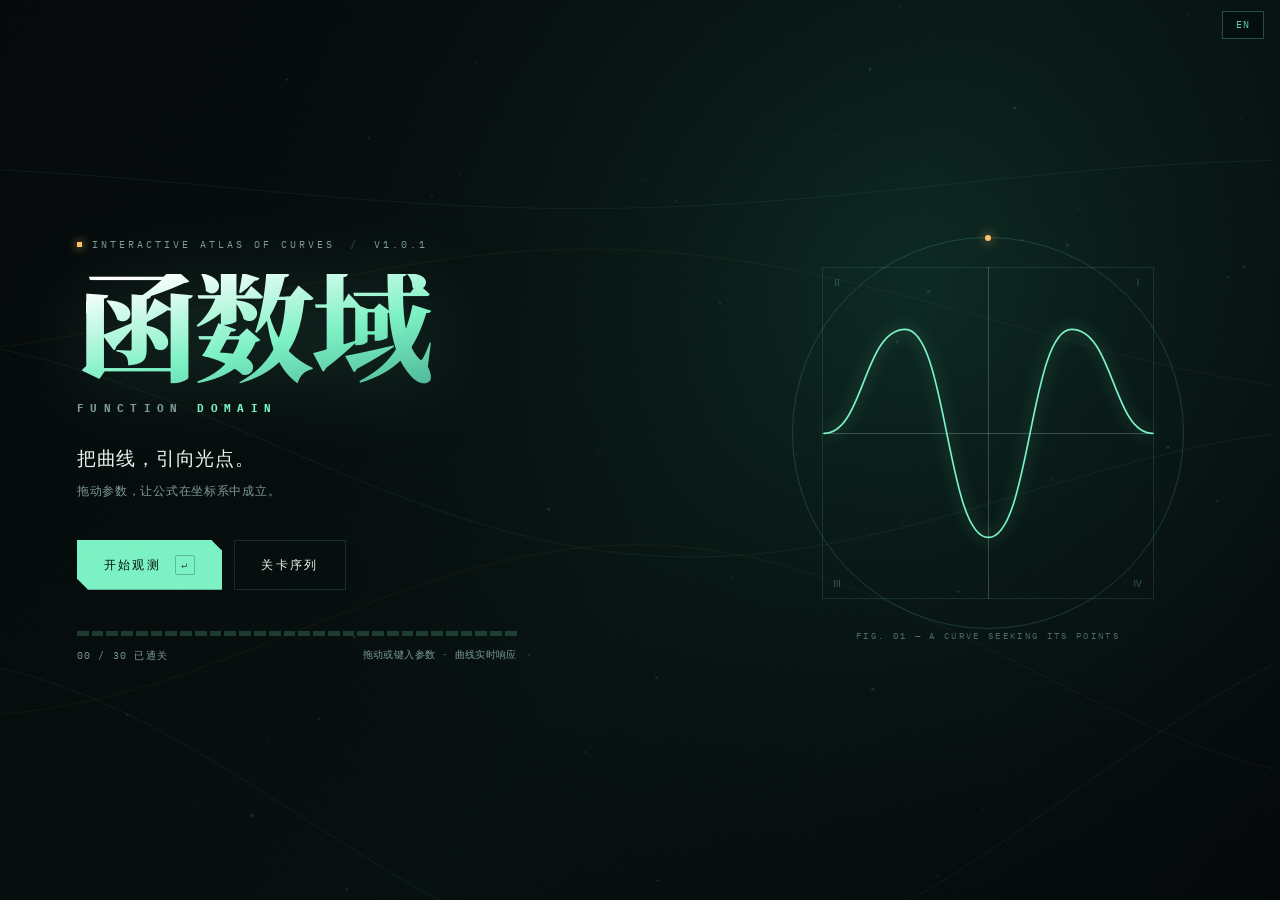
==== index.html @ c1f468fd "release: v1.0.1" ====
<!DOCTYPE html>
<html lang="zh-CN">
<head>
<meta charset="utf-8" />
<meta name="viewport" content="width=device-width, initial-scale=1, viewport-fit=cover" />
<title>函数域 · FUNCTION DOMAIN</title>
<meta name="theme-color" content="#05090a" />
<meta name="description" content="用公式把曲线引向光点的函数图像解谜游戏" />
<link rel="icon" href="data:image/svg+xml,%3Csvg xmlns='http://www.w3.org/2000/svg' viewBox='0 0 32 32'%3E%3Crect width='32' height='32' fill='%2305090a'/%3E%3Cpath d='M3 25 C 9 25 9 7 16 7 S 23 25 29 25' stroke='%237bf1c4' stroke-width='2' fill='none'/%3E%3C/svg%3E" />
<link rel="preconnect" href="https://fonts.googleapis.com" />
<link rel="preconnect" href="https://fonts.gstatic.com" crossorigin />
<link href="https://fonts.googleapis.com/css2?family=Fraunces:opsz,wght@9..144,400;9..144,700;9..144,900&family=IBM+Plex+Mono:wght@400;500;600&family=Noto+Serif+SC:wght@400;600;900&display=swap" rel="stylesheet" />
<link rel="stylesheet" href="style.css" />
</head>
<body>
<canvas id="bg-canvas" aria-hidden="true"></canvas>
<div class="grain" aria-hidden="true"></div>

<!-- ==================== 开始界面 ==================== -->
<section class="screen screen-start is-active" id="screen-start">
  <div class="start-wrap">
    <div class="start-copy">
      <p class="eyebrow"><span class="pip"></span>INTERACTIVE ATLAS OF CURVES <span class="sl">/</span> <span class="mono" data-version>V1.0.1</span></p>
      <h1 class="brand">
        <span class="brand-cn">函数域</span>
        <span class="brand-en">FUNCTION <em>DOMAIN</em></span>
      </h1>
      <p class="tagline"><span data-i18n="start.tagline">把曲线，引向光点。</span><small data-i18n="start.taglineSub">拖动参数，让公式在坐标系中成立。</small></p>
      <div class="start-actions">
        <button class="btn btn-primary" id="btn-start" type="button"><span data-i18n="start.begin">开始观测</span><kbd>↵</kbd></button>
        <button class="btn btn-ghost" id="btn-open-levels" type="button"><span data-i18n="start.levels">关卡序列</span></button>
      </div>
      <div class="start-foot">
        <div class="track" id="start-track"></div>
        <div class="foot-row">
          <span class="mono" id="start-progress">00 / 30 已通关</span>
          <span class="dim note" data-i18n="start.foot2">点击箭头启动增长 · 也可直接键入数值</span>
        </div>
      </div>
    </div>

    <div class="start-deco" aria-hidden="true">
      <div class="axes">
        <span class="ax ax-h"></span>
        <span class="ax ax-v"></span>
        <span class="q q1">Ⅰ</span><span class="q q2">Ⅱ</span>
        <span class="q q3">Ⅲ</span><span class="q q4">Ⅳ</span>
        <svg class="curve" viewBox="0 0 320 320" preserveAspectRatio="none">
          <path class="curve-path" d="M2 160 C 40 160 40 60 80 60 S 120 260 160 260 S 200 60 240 60 S 280 160 318 160" />
        </svg>
        <span class="orbit"><i></i></span>
      </div>
      <p class="deco-cap mono">FIG. 01 — A CURVE SEEKING ITS POINTS</p>
    </div>
  </div>
</section>

<!-- ==================== 关卡选择 ==================== -->
<section class="screen screen-levels" id="screen-levels">
  <div class="levels-wrap">
    <header class="levels-head">
      <button class="btn btn-tiny" id="btn-levels-back" type="button">← <span data-i18n="levels.back">返回</span></button>
      <div class="levels-title">
        <p class="eyebrow">SEQUENCE</p>
        <h2 data-i18n="levels.title">关卡序列</h2>
      </div>
      <p class="mono dim" id="levels-count">00 / 30 CLEARED</p>
    </header>
    <div class="levels-grid" id="levels-grid"></div>
    <p class="levels-note" data-i18n="levels.desc">每一关解锁一种新的函数形态。完成当前关卡，下一关才会开启。</p>
  </div>
</section>

<!-- ==================== 游戏 ==================== -->
<section class="screen screen-game" id="screen-game">
  <div class="stage">
    <header class="stage-head">
      <div class="lv-id">
        <span class="mono dim">LV</span>
        <b id="lv-number">01</b>
      </div>
      <div class="lv-meta">
        <h2 id="lv-name">初次绘制</h2>
        <p id="lv-hint">让直线穿过 A 点。A 控制倾斜，B 控制它与 y 轴的交点。</p>
      </div>
      <div class="stage-stats">
        <div class="stat"><span data-i18n="game.targets">目标</span><b id="stat-target">0 / 1</b></div>
        <div class="stat"><span data-i18n="game.forms">公式</span><b id="stat-form">1 / 1</b></div>
        <button class="chip" id="btn-hint" type="button" data-i18n="game.hint">提示</button>
        <button class="chip" id="btn-pause" type="button" data-i18n="game.pause">暂停</button>
      </div>
    </header>

    <div class="plot-wrap" id="plot-wrap">
      <canvas id="plot-canvas"></canvas>
      <span class="plot-cap tl mono">PLOT / LIVE</span>
      <span class="plot-cap br mono">CARTESIAN FIELD</span>
      <div class="plot-hud hud-left" aria-hidden="true">
        <p class="hud-title mono">MISSION</p>
        <ul class="hud-targets" id="hud-targets"></ul>
        <p class="hud-zone mono" id="hud-zone"></p>
        <p class="hud-foot mono" id="hud-range">VIEW ±10</p>
      </div>
      <div class="plot-hud hud-right" aria-hidden="true">
        <p class="hud-title mono">SPECTRUM</p>
        <ul class="hud-forms" id="hud-forms"></ul>
      </div>
      <div class="hint-pop" id="hint-pop"></div>
      <div class="scan" id="scan"></div>
    </div>
  </div>

  <div class="console">
    <section class="panel panel-forms">
      <header class="panel-head">
        <h3 data-i18n="panel.forms">公式区</h3>
        <div class="head-tools">
          <span class="tag mono" id="form-count">1 / 1</span>
          <button class="mini-btn" id="btn-stop-all" type="button" data-i18n="panel.stopAll">全部停止</button>
        </div>
      </header>
      <div class="form-list" id="form-list"></div>
      <p class="form-tip" data-i18n="form.tip">▲▼ 每秒 ±1 平滑增减，再点暂停；输入框可粘贴整条公式。</p>
    </section>

    <section class="panel">
      <header class="panel-head"><h3 data-i18n="panel.palette">公式选择区</h3><span class="tag mono" id="palette-tag" title="已解锁公式 / 全部公式">ADD</span></header>
      <div class="palette-scroll">
        <div class="palette-group">
          <p class="palette-label" data-i18n="panel.basics">基础运算 · BASICS</p>
          <div class="palette-ops" id="palette-ops"></div>
          <div class="palette-list" id="palette-list-basic"></div>
        </div>
        <div class="palette-group">
          <p class="palette-label" data-i18n="panel.advanced">进阶函数 · ADVANCED</p>
          <div class="palette-list" id="palette-list-advanced"></div>
        </div>
      </div>
      </section>

    <section class="panel">
      <header class="panel-head"><h3 data-i18n="panel.settings">设置区</h3><span class="tag mono">SYS</span></header>
      <div class="settings-body">
        <ul class="target-list" id="target-list"></ul>
        <details class="zone-block" id="zone-block" hidden>
          <summary class="zone-title mono" id="zone-title" data-i18n="zone.title">禁区 / FORBIDDEN</summary>
          <ul class="zone-list" id="zone-list"></ul>
        </details>
        <details class="solutions-block" id="solutions-block" hidden>
          <summary class="solutions-title mono" data-i18n="sol.title">官方解法 / SOLUTIONS</summary>
          <ul class="solution-list" id="solution-list"></ul>
        </details>
        <div class="switches">
          <label class="switch"><input type="checkbox" id="opt-grid" checked /><span class="track"></span><span data-i18n="switch.grid">显示网格</span></label>
          <label class="switch"><input type="checkbox" id="opt-ticks" checked /><span class="track"></span><span data-i18n="switch.ticks">坐标刻度</span></label>
          <label class="switch"><input type="checkbox" id="opt-guides" checked /><span class="track"></span><span data-i18n="switch.guides">参考虚线</span></label>
          <label class="switch"><input type="checkbox" id="opt-target" /><span class="track"></span><span data-i18n="switch.target">目标图像</span></label>
        </div>
        <details class="github-block" id="github-block">
          <summary class="github-title mono" data-i18n="gh.title">GITHUB / 源码</summary>
          <div class="github-body">
            <div class="gh-row">
              <span class="gh-label" data-i18n="gh.account">账号</span>
              <a class="gh-link" href="https://github.com/turefour" target="_blank" rel="noopener noreferrer">@turefour</a>
            </div>
            <div class="gh-row">
              <span class="gh-label" data-i18n="gh.repo">项目</span>
              <a class="gh-link" href="https://github.com/turefour/function-domain" target="_blank" rel="noopener noreferrer">function-domain</a>
            </div>
            <div class="gh-row">
              <span class="gh-label" data-i18n="gh.version">版本</span>
              <span class="gh-value mono" data-version>V1.0.1</span>
            </div>
            <p class="gh-hint" data-i18n="gh.hint">在 GitHub 搜索 turefour/function-domain 即可找到源码与单文件版本。</p>
            <div class="gh-actions">
              <button class="mini-btn" id="btn-open-repo" type="button" data-i18n="gh.open">打开仓库</button>
              <button class="mini-btn" id="btn-copy-repo" type="button" data-i18n="gh.copy">复制地址</button>
            </div>
          </div>
        </details>
        <p class="op-note" data-i18n="op.note">箭头启动匀速增减（每秒 ±1），再点暂停；「停止」键定格；输入框可粘贴整条公式。</p>
        <div class="settings-actions">
          <button class="btn btn-line" id="btn-reset" type="button" data-i18n="btn.reset">重置本关</button>
          <button class="btn btn-line btn-warn" id="btn-home" type="button" data-i18n="btn.home">返回主页 · 选择关卡</button>
        </div>
      </div>
    </section>
  </div>
</section>

<!-- ==================== 通关浮层 ==================== -->
<div class="overlay" id="win-overlay">
  <div class="win-card">
    <p class="eyebrow">CURVE ALIGNED</p>
    <h2 data-i18n="win.title">光点已连接</h2>
    <p class="win-sub" id="win-sub">曲线穿过全部目标。</p>
    <div class="win-stats" id="win-stats"></div>
    <div class="win-actions">
      <button class="btn btn-primary" id="btn-next" type="button" data-i18n="win.next">下一关 →</button>
      <button class="btn btn-ghost" id="btn-replay" type="button" data-i18n="win.replay">重玩</button>
      <button class="btn btn-ghost" id="btn-win-home" type="button" data-i18n="win.home">主页</button>
    </div>
  </div>
</div>

<!-- ==================== 函数教学 ==================== -->
<div class="lesson" id="lesson" hidden>
  <div class="lesson-card">
    <button class="lesson-close-x" id="lesson-close-x" type="button" aria-label="关闭">✕</button>
    <p class="lesson-eyebrow mono" id="lesson-eyebrow">NEW FUNCTION</p>
    <h2 class="lesson-title" id="lesson-title">一次函数</h2>
    <p class="lesson-form mono" id="lesson-form">y = A x + B</p>
    <div class="lesson-canvas-wrap">
      <canvas id="lesson-canvas"></canvas>
    </div>
    <ul class="lesson-points" id="lesson-points"></ul>
    <div class="lesson-actions">
      <button class="btn btn-primary" id="lesson-close" type="button" data-i18n="btn.remember">记住了</button>
    </div>
  </div>
</div>

<button class="lang-switch" id="lang-switch" type="button" aria-label="Switch to English">EN</button>

<div class="toast" id="toast"></div>

<script src="game.js"></script>
</body>
</html>
---- style.css ----
@charset "UTF-8";

/* ============================================================
   函数域 / FUNCTION DOMAIN
   Aesthetic: deep-field observatory instrument, mint phosphor
   ============================================================ */

:root {
  --void: #05090a;
  --void-2: #08120f;
  --panel: #0a1517;
  --panel-hi: #0d1d1e;
  --line: rgba(123, 241, 196, 0.14);
  --line-soft: rgba(123, 241, 196, 0.07);
  --mint: #7bf1c4;
  --mint-deep: #35c79a;
  --amber: #ffc06a;
  --rose: #ff7d8c;
  --ink: #e9f5f0;
  --dim: #7c9a93;
  --dim-2: #4c6963;
  --mono: "IBM Plex Mono", ui-monospace, Consolas, "Courier New", monospace;
  --serif: "Fraunces", "Noto Serif SC", "Songti SC", "SimSun", serif;
  --sans: "IBM Plex Mono", "PingFang SC", "Hiragino Sans GB", "Microsoft YaHei", system-ui, sans-serif;
  --ease: cubic-bezier(.22, .8, .28, 1);
}

* { box-sizing: border-box; }

html, body {
  margin: 0;
  height: 100%;
  overflow: hidden;
  background: var(--void);
}

body {
  color: var(--ink);
  font-family: var(--sans);
  font-size: 14px;
  line-height: 1.55;
  -webkit-font-smoothing: antialiased;
  text-rendering: optimizeLegibility;
}

button, input { font: inherit; color: inherit; }
h1, h2, h3, p, ul { margin: 0; }
ul { list-style: none; padding: 0; }
.mono { font-family: var(--mono); }
.dim { color: var(--dim); }

::selection { background: rgba(123, 241, 196, .28); color: #fff; }

/* ---------- 背景 ---------- */
#bg-canvas {
  position: fixed;
  inset: 0;
  z-index: 0;
  display: block;
  transition: opacity .6s var(--ease);
}

.grain {
  position: fixed;
  inset: 0;
  z-index: 90;
  pointer-events: none;
  opacity: .05;
  mix-blend-mode: overlay;
  background-image: url("data:image/svg+xml;utf8,<svg xmlns='http://www.w3.org/2000/svg' width='140' height='140'><filter id='n'><feTurbulence type='fractalNoise' baseFrequency='0.85' numOctaves='3' stitchTiles='stitch'/></filter><rect width='140' height='140' filter='url(%23n)' opacity='0.55'/></svg>");
}

/* ---------- 屏幕容器 ---------- */
.screen {
  position: fixed;
  inset: 0;
  z-index: 2;
  display: none;
  overflow: hidden;
}
.screen.is-active { display: flex; }

/* ============================================================
   开始界面
   ============================================================ */
.screen-start {
  align-items: center;
  justify-content: center;
  padding: clamp(24px, 6vh, 72px) clamp(22px, 6vw, 88px);
  overflow-y: auto;
}

.start-wrap {
  width: min(1180px, 100%);
  display: grid;
  grid-template-columns: minmax(0, 1.18fr) minmax(0, .82fr);
  gap: clamp(28px, 6vw, 90px);
  align-items: center;
}

.start-copy > * {
  opacity: 0;
  animation: rise .9s var(--ease) forwards;
}
.start-copy > *:nth-child(1) { animation-delay: .05s; }
.start-copy > *:nth-child(2) { animation-delay: .14s; }
.start-copy > *:nth-child(3) { animation-delay: .24s; }
.start-copy > *:nth-child(4) { animation-delay: .34s; }
.start-copy > *:nth-child(5) { animation-delay: .46s; }

@keyframes rise {
  from { opacity: 0; transform: translateY(18px); }
  to { opacity: 1; transform: none; }
}

.eyebrow {
  display: flex;
  align-items: center;
  gap: 10px;
  font-family: var(--mono);
  font-size: 10px;
  letter-spacing: .3em;
  text-transform: uppercase;
  color: var(--dim);
}
.eyebrow .sl { margin: 0 5px; opacity: .45; }
.note { font-size: 9.5px; letter-spacing: .04em; line-height: 1.5; }
.eyebrow .pip {
  width: 5px;
  height: 5px;
  background: var(--amber);
  box-shadow: 0 0 10px var(--amber);
  animation: blink 2.6s steps(1) infinite;
}
@keyframes blink { 0%, 70% { opacity: 1; } 71%, 100% { opacity: .15; } }

.brand { margin-top: clamp(14px, 2.4vh, 26px); }
.brand-cn {
  display: block;
  font-family: var(--serif);
  font-weight: 900;
  font-size: clamp(62px, 9.4vw, 132px);
  line-height: .92;
  letter-spacing: -.02em;
  background: linear-gradient(168deg, #ffffff 6%, var(--mint) 46%, #2f8f78 100%);
  -webkit-background-clip: text;
  background-clip: text;
  color: transparent;
  filter: drop-shadow(0 8px 42px rgba(123, 241, 196, .18));
}
.brand-en {
  display: block;
  margin-top: 16px;
  font-family: var(--mono);
  font-size: 11px;
  letter-spacing: .58em;
  color: var(--dim);
  text-transform: uppercase;
}
.brand-en em {
  font-style: normal;
  color: var(--mint);
}

.tagline {
  margin-top: clamp(18px, 3vh, 30px);
  font-size: clamp(15px, 1.5vw, 19px);
  color: var(--ink);
  letter-spacing: .04em;
}
.tagline small {
  display: block;
  margin-top: 8px;
  font-size: 12px;
  color: var(--dim);
  letter-spacing: .06em;
}

.start-actions {
  display: flex;
  flex-wrap: wrap;
  gap: 12px;
  margin-top: clamp(24px, 4.4vh, 42px);
}

/* ---------- 按钮 ---------- */
.btn {
  position: relative;
  display: inline-flex;
  align-items: center;
  gap: 14px;
  padding: 14px 26px;
  border: 1px solid var(--line);
  background: transparent;
  color: var(--ink);
  font-family: var(--mono);
  font-size: 11.5px;
  letter-spacing: .2em;
  text-transform: uppercase;
  cursor: pointer;
  overflow: hidden;
  transition: color .25s var(--ease), border-color .25s var(--ease),
              background .25s var(--ease), transform .2s var(--ease),
              box-shadow .3s var(--ease);
}
.btn::after {
  content: "";
  position: absolute;
  inset: 0;
  background: linear-gradient(100deg, transparent 20%, rgba(255, 255, 255, .35) 50%, transparent 80%);
  transform: translateX(-130%);
  transition: transform .65s var(--ease);
  pointer-events: none;
}
.btn:hover::after { transform: translateX(130%); }
.btn:active { transform: translateY(1px); }

.btn-primary {
  color: #04120e;
  background: var(--mint);
  border-color: var(--mint);
  clip-path: polygon(0 0, calc(100% - 11px) 0, 100% 11px, 100% 100%, 11px 100%, 0 calc(100% - 11px));
}
.btn-primary:hover {
  box-shadow: 0 0 34px rgba(123, 241, 196, .4);
  background: #8cf9cf;
}

.btn-ghost:hover {
  border-color: rgba(123, 241, 196, .55);
  background: rgba(123, 241, 196, .05);
}

.btn kbd {
  font-family: var(--mono);
  font-size: 10px;
  padding: 1px 5px;
  border: 1px solid rgba(4, 18, 14, .35);
  border-radius: 2px;
  opacity: .7;
}

.btn-line {
  width: 100%;
  justify-content: center;
  padding: 10px 12px;
  font-size: 10.5px;
  letter-spacing: .14em;
  border-color: var(--line-soft);
  color: var(--dim);
}
.btn-line:hover { color: var(--ink); border-color: var(--line); background: rgba(123, 241, 196, .05); }
.btn-warn:hover { color: var(--rose); border-color: rgba(255, 125, 140, .5); background: rgba(255, 125, 140, .06); }

.btn-tiny {
  padding: 8px 14px;
  font-size: 10px;
  letter-spacing: .12em;
  border-color: var(--line-soft);
  color: var(--dim);
  text-transform: none;
}
.btn-tiny:hover { color: var(--ink); border-color: var(--line); }

/* ---------- 开始界面进度 ---------- */
.start-foot { margin-top: clamp(26px, 4.6vh, 46px); max-width: 440px; }

.track {
  display: grid;
  grid-auto-flow: column;
  grid-auto-columns: minmax(2px, 1fr);
  gap: 3px;
  height: 5px;
}
.track i {
  display: block;
  height: 100%;
  background: rgba(123, 241, 196, .2);
  transition: background .4s var(--ease), box-shadow .4s var(--ease);
}
.track i.on {
  background: var(--mint);
  box-shadow: 0 0 12px rgba(123, 241, 196, .55);
}

.foot-row {
  display: flex;
  flex-wrap: wrap;
  justify-content: space-between;
  gap: 8px 18px;
  margin-top: 12px;
  font-size: 10px;
  letter-spacing: .12em;
  color: var(--dim);
}

/* ---------- 开始界面装饰 ---------- */
.start-deco {
  position: relative;
  display: flex;
  flex-direction: column;
  align-items: center;
  gap: 20px;
}
.axes {
  position: relative;
  width: clamp(230px, 26vw, 360px);
  aspect-ratio: 1;
  margin: 10px;
}
.axes::before {
  content: "";
  position: absolute;
  inset: 0;
  border: 1px solid rgba(123, 241, 196, .12);
}
.ax {
  position: absolute;
  background: rgba(233, 245, 240, .22);
}
.ax-h { left: 0; right: 0; top: 50%; height: 1px; }
.ax-v { top: 0; bottom: 0; left: 50%; width: 1px; }

.q {
  position: absolute;
  font-family: var(--mono);
  font-size: 10px;
  color: rgba(123, 241, 196, .35);
  letter-spacing: .1em;
}
.q1 { top: 8px; right: 10px; }
.q2 { top: 8px; left: 10px; }
.q3 { bottom: 8px; left: 10px; }
.q4 { bottom: 8px; right: 10px; }

.axes .curve {
  position: absolute;
  inset: 0;
  width: 100%;
  height: 100%;
  overflow: visible;
}
.curve-path {
  fill: none;
  stroke: var(--mint);
  stroke-width: 1.6;
  stroke-linecap: round;
  stroke-dasharray: 1400;
  stroke-dashoffset: 1400;
  animation: draw 2.4s var(--ease) .3s forwards, glow 5s ease-in-out 2.8s infinite;
  filter: drop-shadow(0 0 7px rgba(123, 241, 196, .6));
}
@keyframes draw { to { stroke-dashoffset: 0; } }
@keyframes glow { 0%, 100% { opacity: .85; } 50% { opacity: 1; } }

.orbit {
  position: absolute;
  inset: -9%;
  border: 1px solid rgba(123, 241, 196, .17);
  border-radius: 50%;
  animation: spin 26s linear infinite;
}
.orbit i {
  position: absolute;
  top: -3px;
  left: 50%;
  width: 6px;
  height: 6px;
  margin-left: -3px;
  border-radius: 50%;
  background: var(--amber);
  box-shadow: 0 0 12px var(--amber);
}
@keyframes spin { to { transform: rotate(360deg); } }

.deco-cap {
  font-size: 9px;
  letter-spacing: .26em;
  color: var(--dim-2);
}

/* ============================================================
   关卡选择
   ============================================================ */
.screen-levels {
  flex-direction: column;
  align-items: center;
  overflow-y: auto;
  padding: clamp(22px, 5vh, 56px) clamp(20px, 5vw, 64px);
}
.levels-wrap { width: min(1180px, 100%); }

.levels-head {
  display: flex;
  align-items: flex-end;
  justify-content: space-between;
  gap: 20px;
  flex-wrap: wrap;
  padding-bottom: 18px;
  border-bottom: 1px solid var(--line-soft);
  margin-bottom: 24px;
}
.levels-title h2 {
  margin-top: 6px;
  font-family: var(--serif);
  font-size: clamp(26px, 3.4vw, 40px);
  font-weight: 700;
  letter-spacing: .02em;
}
.levels-head > p { font-size: 10px; letter-spacing: .18em; }

.levels-grid {
  display: grid;
  grid-template-columns: repeat(auto-fill, minmax(172px, 1fr));
  grid-auto-rows: auto;
  gap: 12px;
  padding-bottom: 8px;
}

.level-card {
  position: relative;
  display: flex;
  flex-direction: column;
  gap: 6px;
  min-width: 0;
  padding: 15px 16px 13px;
  text-align: left;
  border: 1px solid var(--line-soft);
  background: linear-gradient(158deg, rgba(123, 241, 196, .045), rgba(8, 18, 18, .2) 62%);
  color: var(--ink);
  cursor: pointer;
  transition: border-color .25s var(--ease), transform .25s var(--ease),
              background .3s var(--ease), box-shadow .3s var(--ease);
  opacity: 0;
  animation: rise .6s var(--ease) forwards;
}
.level-card:hover {
  border-color: rgba(123, 241, 196, .45);
  transform: translateY(-3px);
  box-shadow: 0 18px 34px -22px rgba(0, 0, 0, .9);
  background: linear-gradient(158deg, rgba(123, 241, 196, .1), rgba(8, 18, 18, .2) 62%);
}
.lc-index {
  font-family: var(--serif);
  font-size: 40px;
  line-height: 1;
  font-weight: 700;
  color: rgba(123, 241, 196, .82);
}
.lc-name { font-size: 12.5px; letter-spacing: .04em; }
.lc-kinds { display: flex; flex-wrap: wrap; gap: 4px; margin-top: 2px; }
.lc-kind {
  font-family: var(--mono);
  font-style: normal;
  font-size: 8.5px;
  letter-spacing: .12em;
  padding: 1px 5px;
  border: 1px solid var(--line-soft);
  color: var(--dim-2);
}
.lc-kind.is-warn {
  color: rgba(255, 150, 164, .85);
  border-color: rgba(255, 118, 136, .32);
}
.lc-state {
  margin-top: auto;
  padding-top: 8px;
  font-family: var(--mono);
  font-size: 9px;
  letter-spacing: .18em;
  color: var(--dim);
  text-transform: uppercase;
}
.level-card.is-locked { opacity: .42; cursor: not-allowed; }
.level-card.is-locked:hover { transform: none; border-color: var(--line-soft); box-shadow: none; }
.level-card.is-cleared { border-color: rgba(123, 241, 196, .28); }
.level-card.is-cleared .lc-state { color: var(--mint); }
.level-card.is-cleared::after {
  content: "✓";
  position: absolute;
  top: 12px;
  right: 14px;
  font-family: var(--mono);
  font-size: 12px;
  color: var(--mint);
  text-shadow: 0 0 12px rgba(123, 241, 196, .8);
}

.levels-note {
  margin-top: 26px;
  font-size: 11px;
  color: var(--dim-2);
  letter-spacing: .06em;
}

/* ============================================================
   游戏界面
   ============================================================ */
.screen-game { flex-direction: column; }

.stage {
  flex: 1 1 auto;
  min-height: 0;
  display: flex;
  flex-direction: column;
  padding: 0 clamp(12px, 2vw, 22px);
}

.stage-head {
  flex: 0 0 auto;
  display: flex;
  align-items: center;
  gap: 18px;
  /* 右侧给固定的语言按钮留出空间 */
  padding: 12px 62px 10px 4px;
}

.lv-id {
  display: flex;
  align-items: baseline;
  gap: 6px;
  padding-right: 16px;
  border-right: 1px solid var(--line-soft);
}
.lv-id .mono { font-size: 9px; letter-spacing: .22em; }
.lv-id b {
  font-family: var(--serif);
  font-size: 30px;
  font-weight: 700;
  line-height: 1;
  color: var(--mint);
}

.lv-meta { flex: 1 1 auto; min-width: 0; }
.lv-meta h2 {
  font-family: var(--serif);
  font-size: 17px;
  font-weight: 600;
  letter-spacing: .04em;
  white-space: nowrap;
  overflow: hidden;
  text-overflow: ellipsis;
}
.lv-meta p {
  margin-top: 2px;
  font-size: 11px;
  color: var(--dim);
  letter-spacing: .03em;
  white-space: nowrap;
  overflow: hidden;
  text-overflow: ellipsis;
}

.stage-stats {
  display: flex;
  align-items: center;
  gap: 10px;
}
.stat {
  display: flex;
  flex-direction: column;
  align-items: flex-end;
  gap: 1px;
  padding-left: 14px;
  border-left: 1px solid var(--line-soft);
}
.stat span {
  font-family: var(--mono);
  font-size: 8.5px;
  letter-spacing: .2em;
  color: var(--dim-2);
}
.stat b {
  font-family: var(--mono);
  font-size: 12px;
  font-weight: 500;
  color: var(--mint);
  letter-spacing: .08em;
}

.chip {
  padding: 7px 12px;
  border: 1px solid var(--line-soft);
  background: transparent;
  color: var(--dim);
  font-size: 10px;
  letter-spacing: .14em;
  cursor: pointer;
  transition: .2s var(--ease);
}
.chip:hover { color: var(--ink); border-color: var(--line); background: rgba(123, 241, 196, .06); }
.chip.is-on { color: var(--amber); border-color: rgba(255, 192, 106, .4); }

/* ---------- 坐标系视窗 ---------- */
.plot-wrap {
  position: relative;
  flex: 1 1 auto;
  min-height: 0;
  border: 1px solid rgba(123, 241, 196, .13);
  background:
    radial-gradient(120% 100% at 50% 42%, rgba(24, 74, 63, .34), rgba(4, 10, 11, .9) 72%);
  overflow: hidden;
}
.plot-wrap::before,
.plot-wrap::after {
  content: "";
  position: absolute;
  width: 12px;
  height: 12px;
  border: 1px solid rgba(123, 241, 196, .5);
  pointer-events: none;
}
.plot-wrap::before { top: -1px; left: -1px; border-right: 0; border-bottom: 0; }
.plot-wrap::after { bottom: -1px; right: -1px; border-left: 0; border-top: 0; }

#plot-canvas { display: block; width: 100%; height: 100%; }

.plot-cap {
  position: absolute;
  font-size: 9px;
  letter-spacing: .22em;
  color: rgba(123, 241, 196, .4);
  pointer-events: none;
}
.plot-cap.tl { top: 8px; left: 11px; }
.plot-cap.br { bottom: 8px; right: 11px; }

/* 视窗两侧仪表盘 */
.plot-hud {
  position: absolute;
  top: 50%;
  transform: translateY(-50%);
  width: 186px;
  pointer-events: none;
}
.hud-left { left: var(--hud-x, 26px); }
.hud-right { right: var(--hud-x, 26px); }

.hud-title {
  font-size: 8px;
  letter-spacing: .32em;
  color: rgba(123, 241, 196, .42);
  padding-bottom: 7px;
  border-bottom: 1px solid rgba(123, 241, 196, .12);
}
.hud-foot {
  margin-top: 12px;
  font-size: 8px;
  letter-spacing: .2em;
  color: rgba(123, 241, 196, .28);
}

.hud-zone {
  margin-top: 11px;
  font-size: 8px;
  letter-spacing: .18em;
  color: rgba(255, 150, 164, .72);
  transition: color .25s var(--ease);
}
.hud-zone.is-hot { color: var(--rose); }
.hud-zone:empty { display: none; }

.hud-targets {
  margin-top: 9px;
  display: flex;
  flex-direction: column;
  gap: 7px;
}
.hud-targets li {
  display: grid;
  grid-template-columns: 13px 1fr 12px;
  align-items: center;
  gap: 6px;
  font-family: var(--mono);
  font-size: 10px;
  letter-spacing: .05em;
  color: var(--dim-2);
  transition: color .3s var(--ease);
}
.hud-targets .ht-id { color: rgba(255, 192, 106, .62); }
.hud-targets .ht-coord { color: rgba(228, 248, 242, .82); letter-spacing: .04em; }
.hud-targets .ht-state { text-align: right; opacity: .6; }
.hud-targets li.is-hit { color: var(--amber); }
.hud-targets li.is-hit .ht-id,
.hud-targets li.is-hit .ht-state { color: var(--amber); opacity: 1; }

.hud-forms {
  margin-top: 9px;
  display: flex;
  flex-direction: column;
  gap: 2px;
}
.hud-forms li {
  display: flex;
  align-items: center;
  gap: 8px;
  padding: 4px 0;
  font-size: 10px;
  letter-spacing: .05em;
  color: var(--dim-2);
}
.hud-forms i {
  flex: 0 0 auto;
  width: 16px;
  height: 2px;
  display: block;
}

.scan {
  position: absolute;
  inset: 0;
  pointer-events: none;
  opacity: 0;
  background: linear-gradient(180deg, transparent, rgba(123, 241, 196, .16), transparent);
  transform: translateY(-100%);
}
.scan.is-run { animation: scanDown 1.1s var(--ease) 1; }
@keyframes scanDown {
  0% { opacity: 0; transform: translateY(-100%); }
  12% { opacity: 1; }
  100% { opacity: 0; transform: translateY(100%); }
}

.hint-pop {
  position: absolute;
  left: 50%;
  bottom: 18px;
  transform: translate(-50%, 10px);
  max-width: min(560px, 88%);
  padding: 10px 16px;
  border: 1px solid rgba(255, 192, 106, .3);
  background: rgba(12, 22, 22, .95);
  color: var(--amber);
  font-size: 11.5px;
  line-height: 1.6;
  letter-spacing: .04em;
  opacity: 0;
  pointer-events: none;
  transition: .3s var(--ease);
  z-index: 4;
}
.hint-pop.is-on { opacity: 1; transform: translate(-50%, 0); }

/* ---------- 控制台 ---------- */
.console {
  flex: 0 0 auto;
  height: clamp(244px, 34vh, 352px);
  display: grid;
  grid-template-columns: minmax(0, 1.16fr) minmax(0, .86fr) minmax(0, .8fr);
  gap: 10px;
  padding: 10px clamp(12px, 2vw, 22px) 14px;
}

.panel {
  position: relative;
  display: flex;
  flex-direction: column;
  min-height: 0;
  height: 100%;
  border: 1px solid var(--line-soft);
  background: linear-gradient(172deg, rgba(16, 33, 34, .92), rgba(6, 14, 15, .96));
}
.panel::before,
.panel::after {
  content: "";
  position: absolute;
  width: 8px;
  height: 8px;
  border: 1px solid rgba(123, 241, 196, .34);
  pointer-events: none;
}
.panel::before { top: -1px; left: -1px; border-right: 0; border-bottom: 0; }
.panel::after { bottom: -1px; right: -1px; border-left: 0; border-top: 0; }

.panel-head {
  flex: 0 0 auto;
  display: flex;
  align-items: center;
  justify-content: space-between;
  gap: 10px;
  padding: 9px 12px 8px;
  border-bottom: 1px solid var(--line-soft);
}
.panel-head h3 {
  font-size: 10.5px;
  font-weight: 500;
  letter-spacing: .22em;
  color: var(--dim);
  text-transform: uppercase;
}
.head-tools { display: flex; align-items: center; gap: 8px; }

.tag {
  font-size: 8.5px;
  letter-spacing: .14em;
  color: var(--dim-2);
  padding: 2px 6px;
  border: 1px solid var(--line-soft);
}

.mini-btn {
  padding: 4px 9px;
  border: 1px solid var(--line-soft);
  background: transparent;
  color: var(--dim);
  font-size: 9px;
  letter-spacing: .1em;
  cursor: pointer;
  transition: .2s var(--ease);
}
.mini-btn:hover { color: var(--rose); border-color: rgba(255, 125, 140, .45); background: rgba(255, 125, 140, .07); }

.form-list {
  flex: 1 1 auto;
  min-height: 0;
  overflow-y: auto;
  padding: 10px;
  display: grid;
  grid-template-columns: repeat(auto-fit, minmax(300px, 1fr));
  align-content: start;
  align-items: start;
  gap: 9px;
  scrollbar-width: thin;
  scrollbar-color: rgba(123, 241, 196, .2) transparent;
}
.form-list::-webkit-scrollbar { width: 5px; }
.form-list::-webkit-scrollbar-thumb { background: rgba(123, 241, 196, .2); }

.form-tip {
  flex: 0 0 auto;
  padding: 7px 12px 9px;
  border-top: 1px solid var(--line-soft);
  font-size: 9.5px;
  line-height: 1.5;
  color: var(--dim-2);
  letter-spacing: .02em;
}

/* ---------- 公式卡片 ---------- */
.form-card {
  position: relative;
  max-width: 540px;
  padding: 9px 11px 10px;
  border: 1px solid var(--line-soft);
  border-left: 2px solid var(--accent, var(--mint));
  background: linear-gradient(150deg, rgba(255, 255, 255, .028), rgba(255, 255, 255, .004));
  animation: cardIn .35s var(--ease);
}
@keyframes cardIn {
  from { opacity: 0; transform: translateY(-6px); }
  to { opacity: 1; transform: none; }
}

.fc-head {
  display: flex;
  align-items: baseline;
  gap: 8px;
}
.fc-kind {
  font-size: 8px;
  letter-spacing: .16em;
  color: var(--accent, var(--mint));
  opacity: .8;
}
.fc-name {
  flex: 1 1 auto;
  font-size: 11px;
  color: var(--dim);
  letter-spacing: .06em;
}
.fc-del {
  width: 18px;
  height: 18px;
  display: grid;
  place-items: center;
  border: 0;
  background: transparent;
  color: var(--dim-2);
  font-size: 11px;
  cursor: pointer;
  transition: .2s var(--ease);
}
.fc-del:hover { color: var(--rose); }

.fc-expr {
  margin: 3px 0 2px;
  font-size: 13.5px;
  color: var(--accent, var(--mint));
  letter-spacing: .02em;
  text-shadow: 0 0 18px rgba(123, 241, 196, .18);
  white-space: nowrap;
  overflow: hidden;
  text-overflow: ellipsis;
}

.fc-params { display: flex; flex-direction: column; gap: 6px; }

/* ---------- 参数控件 ---------- */
.param {
  display: grid;
  grid-template-columns: minmax(0, 1fr) 30px 30px;
  grid-template-areas:
    "label up down"
    "label stop stop";
  gap: 4px;
  padding-top: 5px;
  border-top: 1px dashed rgba(123, 241, 196, .08);
}
.param:first-child { border-top: 0; padding-top: 2px; }

.param-label {
  grid-area: label;
  display: flex;
  flex-direction: column;
  gap: 3px;
  min-width: 0;
}
.pname {
  font-family: var(--mono);
  font-size: 8.5px;
  letter-spacing: .2em;
  color: var(--dim);
  text-transform: uppercase;
}

input.num {
  width: 100%;
  height: 27px;
  padding: 0 8px;
  border: 1px solid rgba(123, 241, 196, .16);
  background: rgba(0, 0, 0, .42);
  color: var(--accent, var(--mint));
  font-family: var(--mono);
  font-size: 13px;
  letter-spacing: .04em;
  text-align: right;
  transition: border-color .2s var(--ease), box-shadow .2s var(--ease), background .2s var(--ease);
  appearance: none;
}
input.num:hover { border-color: rgba(123, 241, 196, .3); }
input.num:focus {
  outline: none;
  border-color: var(--accent, var(--mint));
  background: rgba(0, 0, 0, .6);
  box-shadow: 0 0 0 2px rgba(123, 241, 196, .1), inset 0 0 16px rgba(123, 241, 196, .07);
}

.step {
  display: flex;
  flex-direction: column;
  align-items: center;
  justify-content: center;
  gap: 0;
  height: 27px;
  padding: 0;
  border: 1px solid rgba(123, 241, 196, .16);
  background: rgba(255, 255, 255, .022);
  color: var(--dim);
  cursor: pointer;
  transition: color .18s var(--ease), background .18s var(--ease),
              border-color .18s var(--ease), box-shadow .25s var(--ease);
}
.step.up { grid-area: up; }
.step.down { grid-area: down; }
.step i { font-style: normal; font-size: 10px; line-height: 1; }
.step:hover { color: var(--ink); border-color: rgba(123, 241, 196, .38); background: rgba(123, 241, 196, .08); }
.step:active { transform: translateY(1px); }

.step[data-active="true"] {
  /* 只有一种速度，激活态统一用薄荷色 */
  color: #04140f;
  background: var(--mint);
  border-color: var(--mint);
  box-shadow: 0 0 15px rgba(123, 241, 196, .45);
  animation: stepPulse 1.6s ease-in-out infinite;
}
@keyframes stepPulse {
  0%, 100% { filter: brightness(1); }
  50% { filter: brightness(1.16); }
}

.stop {
  grid-area: stop;
  height: 18px;
  padding: 0;
  border: 1px solid rgba(255, 125, 140, .26);
  background: transparent;
  color: rgba(255, 125, 140, .85);
  font-size: 9px;
  letter-spacing: .14em;
  cursor: pointer;
  transition: .18s var(--ease);
}
.stop:hover:not(:disabled) { background: rgba(255, 125, 140, .14); color: #fff; }
.stop:disabled { opacity: .22; cursor: default; }

/* ---------- 公式选择区 ---------- */
.palette-scroll {
  flex: 1 1 auto;
  min-height: 0;
  overflow-y: auto;
  padding: 7px 10px 6px;
  display: flex;
  flex-direction: column;
  gap: 7px;
  scrollbar-width: thin;
  scrollbar-color: rgba(123, 241, 196, .2) transparent;
}
.palette-scroll::-webkit-scrollbar { width: 5px; }
.palette-scroll::-webkit-scrollbar-thumb { background: rgba(123, 241, 196, .2); }

.palette-group { display: flex; flex-direction: column; gap: 4px; }
.palette-label {
  font-family: var(--mono);
  font-size: 8px;
  letter-spacing: .22em;
  color: var(--dim-2);
  padding: 0 2px 3px;
  border-bottom: 1px solid rgba(123, 241, 196, .09);
}

.palette-ops { display: flex; flex-wrap: wrap; gap: 4px; padding: 2px 0 1px; }
.op-chip {
  display: inline-flex;
  align-items: center;
  justify-content: center;
  min-width: 27px;
  height: 21px;
  padding: 0 7px;
  border: 1px solid rgba(123, 241, 196, .2);
  border-radius: 4px;
  background: rgba(123, 241, 196, .06);
  font-family: var(--mono);
  font-size: 11px;
  line-height: 1;
  color: rgba(123, 241, 196, .85);
  cursor: help;
}

.palette-list {
  display: grid;
  grid-template-columns: repeat(auto-fill, minmax(190px, 1fr));
  gap: 5px;
  align-content: start;
}

.palette-item {
  position: relative;
  display: grid;
  gap: 2px;
  width: 100%;
  padding: 7px 10px 8px;
  text-align: left;
  border: 1px dashed rgba(123, 241, 196, .18);
  background: rgba(123, 241, 196, .022);
  color: var(--ink);
  cursor: pointer;
  transition: .22s var(--ease);
}
.palette-item:hover {
  border-style: solid;
  border-color: rgba(123, 241, 196, .45);
  background: rgba(123, 241, 196, .075);
  transform: translateX(2px);
}
.pi-top {
  display: flex;
  align-items: baseline;
  justify-content: space-between;
  gap: 8px;
}
.pi-name { font-size: 12px; letter-spacing: .05em; }
.pi-short { font-family: var(--mono); font-size: 8px; letter-spacing: .16em; color: var(--dim-2); }
.pi-expr { font-family: var(--mono); font-size: 11.5px; color: rgba(123, 241, 196, .92); }
.pi-add {
  font-family: var(--mono);
  font-size: 9px;
  letter-spacing: .14em;
  color: var(--dim-2);
  margin-top: 2px;
}
.palette-item:hover .pi-add { color: var(--mint); }


.palette-item.is-locked {
  opacity: .5;
  padding: 7px 10px;
  align-content: center;
  background: transparent;
  border-color: rgba(255, 192, 106, .22);
  cursor: not-allowed;
}
.palette-item.is-locked .pi-name { color: var(--dim); font-size: 11px; }
.pi-lock {
  font-family: var(--mono);
  font-size: 7.5px;
  letter-spacing: .1em;
  color: rgba(255, 192, 106, .8);
  border: 1px solid rgba(255, 192, 106, .25);
  border-radius: 3px;
  padding: 1px 4px;
}

.pi-plus { margin-left: 5px; color: var(--mint); font-size: 10px; }

.palette-item .pi-expr { padding-right: 16px; }
.pi-info {
  position: absolute;
  right: 6px;
  bottom: 6px;
  width: 15px;
  height: 15px;
  display: grid;
  place-items: center;
  border: 1px solid rgba(123, 241, 196, .22);
  border-radius: 50%;
  background: rgba(6, 16, 16, .82);
  font-family: var(--mono);
  font-size: 9px;
  line-height: 1;
  color: rgba(123, 241, 196, .68);
  cursor: pointer;
  transition: .2s var(--ease);
}
.pi-info:hover {
  border-color: rgba(123, 241, 196, .7);
  background: rgba(123, 241, 196, .12);
  color: var(--mint);
}

.palette-item.is-full { opacity: .72; }
.palette-item.is-full:hover {
  transform: none;
  border-color: rgba(123, 241, 196, .3);
  background: rgba(123, 241, 196, .04);
}
.palette-item.is-full:hover .pi-add { color: var(--dim-2); }

.palette-item.is-new { animation: unlockPulse 1.4s var(--ease) 3; }
@keyframes unlockPulse {
  0%, 100% {
    border-color: rgba(123, 241, 196, .18);
    box-shadow: 0 0 0 0 rgba(123, 241, 196, 0);
  }
  38% {
    border-color: rgba(123, 241, 196, .8);
    box-shadow: 0 0 22px rgba(123, 241, 196, .32);
  }
}

/* ---------- 设置区 ---------- */
.settings-body {
  flex: 1 1 auto;
  min-height: 0;
  overflow-y: auto;
  padding: 10px 12px 12px;
  display: flex;
  flex-direction: column;
  gap: 12px;
  scrollbar-width: thin;
  scrollbar-color: rgba(123, 241, 196, .2) transparent;
}
.settings-body::-webkit-scrollbar { width: 5px; }
.settings-body::-webkit-scrollbar-thumb { background: rgba(123, 241, 196, .2); }

.target-list { display: flex; flex-direction: column; gap: 3px; }
.target-list li {
  display: flex;
  align-items: baseline;
  justify-content: space-between;
  gap: 8px;
  padding: 3px 7px;
  border-left: 2px solid var(--line-soft);
  font-family: var(--mono);
  font-size: 10px;
  color: var(--dim-2);
  letter-spacing: .04em;
  transition: .25s var(--ease);
}
.target-list li .tl-id { color: var(--dim); letter-spacing: .16em; }
.target-list li.is-hit {
  border-color: var(--amber);
  color: var(--amber);
  background: rgba(255, 192, 106, .05);
}
.target-list li.is-hit .tl-id { color: var(--amber); }

.zone-block {
  border: 1px solid rgba(255, 118, 136, .18);
  background: rgba(255, 118, 136, .035);
}
.zone-block[hidden] { display: none; }
.zone-title {
  display: flex;
  align-items: center;
  justify-content: space-between;
  gap: 8px;
  padding: 5px 8px;
  font-family: var(--mono);
  font-size: 8px;
  letter-spacing: .16em;
  color: rgba(255, 150, 164, .85);
  cursor: pointer;
  list-style: none;
}
.zone-title::-webkit-details-marker { display: none; }
.zone-title::after { content: '+'; opacity: .7; }
.zone-block[open] .zone-title::after { content: '\2212'; }
.zone-block.is-hot { border-color: rgba(255, 118, 136, .45); }
.zone-list { display: flex; flex-direction: column; gap: 3px; padding: 0 8px 7px; }
.zone-list li {
  display: flex;
  gap: 6px;
  font-family: var(--mono);
  font-size: 9px;
  line-height: 1.5;
  letter-spacing: .02em;
  color: var(--dim);
  transition: color .25s var(--ease);
}
.zone-list li.is-hot { color: var(--rose); }
.zone-list .zl-mark { color: rgba(255, 150, 164, .75); }
.zone-list li.is-hot .zl-mark { color: var(--rose); }

/* ---------- GitHub 引导 ---------- */
.github-block {
  border: 1px solid rgba(123, 241, 196, .14);
  background: rgba(123, 241, 196, .022);
}
.github-title {
  display: flex;
  align-items: center;
  justify-content: space-between;
  gap: 8px;
  padding: 5px 8px;
  font-family: var(--mono);
  font-size: 8px;
  letter-spacing: .16em;
  color: rgba(123, 241, 196, .7);
  cursor: pointer;
  list-style: none;
}
.github-title::-webkit-details-marker { display: none; }
.github-title::after { content: '+'; opacity: .7; }
.github-block[open] .github-title::after { content: '\2212'; }

.github-body {
  display: flex;
  flex-direction: column;
  gap: 4px;
  padding: 0 8px 8px;
}
.gh-row { display: flex; align-items: baseline; gap: 8px; }
.gh-label {
  flex: 0 0 36px;
  font-family: var(--mono);
  font-size: 8px;
  letter-spacing: .12em;
  color: var(--dim-2);
}
.gh-link {
  font-family: var(--mono);
  font-size: 10px;
  letter-spacing: .03em;
  color: rgba(123, 241, 196, .92);
  text-decoration: none;
  border-bottom: 1px dashed rgba(123, 241, 196, .3);
}
.gh-link:hover {
  color: var(--mint);
  border-bottom-color: var(--mint);
}
.gh-value {
  font-size: 10px;
  letter-spacing: .06em;
  color: rgba(123, 241, 196, .92);
}
.gh-hint {
  margin-top: 1px;
  font-size: 9px;
  line-height: 1.55;
  color: var(--dim-2);
}
.gh-actions { display: flex; gap: 6px; margin-top: 3px; }

.switches {
  display: grid;
  grid-template-columns: 1fr 1fr;
  gap: 6px 10px;
}

.solutions-block {
  border: 1px solid rgba(123, 241, 196, .16);
  background: rgba(123, 241, 196, .028);
}
.solutions-block[hidden] { display: none; }
.solutions-title {
  display: flex;
  align-items: center;
  justify-content: space-between;
  gap: 8px;
  padding: 5px 8px;
  font-family: var(--mono);
  font-size: 8px;
  letter-spacing: .16em;
  color: rgba(123, 241, 196, .82);
  cursor: pointer;
  list-style: none;
}
.solutions-title::-webkit-details-marker { display: none; }
.solutions-title::after { content: '+'; opacity: .7; }
.solutions-block[open] .solutions-title::after { content: '\2212'; }

.solution-list {
  display: flex;
  flex-direction: column;
  gap: 5px;
  padding: 0 8px 8px;
}
.solution-list li {
  display: grid;
  grid-template-columns: 1fr auto;
  gap: 2px 8px;
  align-items: center;
  padding: 5px 7px;
  border-left: 2px solid rgba(123, 241, 196, .22);
  background: rgba(123, 241, 196, .022);
}
.sol-main { display: flex; align-items: center; gap: 6px; min-width: 0; }
.sol-tag {
  flex: 0 0 auto;
  font-family: var(--mono);
  font-size: 8px;
  color: var(--mint);
  border: 1px solid rgba(123, 241, 196, .28);
  padding: 0 3px;
}
.sol-label {
  font-size: 10px;
  color: var(--ink);
  overflow: hidden;
  text-overflow: ellipsis;
  white-space: nowrap;
}
.sol-expr {
  grid-column: 1;
  font-family: var(--mono);
  font-size: 9px;
  color: var(--dim-2);
  white-space: nowrap;
  overflow: hidden;
  text-overflow: ellipsis;
}
.sol-apply {
  grid-column: 2;
  grid-row: 1 / span 2;
  padding: 5px 9px;
  border: 1px solid rgba(123, 241, 196, .3);
  background: rgba(123, 241, 196, .06);
  color: var(--mint);
  font-size: 9px;
  letter-spacing: .1em;
  cursor: pointer;
  transition: .2s var(--ease);
}
.sol-apply:hover {
  background: rgba(123, 241, 196, .16);
  border-color: rgba(123, 241, 196, .6);
}
.solution-list li.is-matched {
  border-left-color: var(--amber);
  background: rgba(255, 192, 106, .07);
}
.solution-list li.is-matched .sol-tag {
  color: var(--amber);
  border-color: rgba(255, 192, 106, .45);
}
.solution-list li.is-matched .sol-expr { color: rgba(255, 192, 106, .85); }
.solution-list li.is-matched .sol-label::after {
  content: ' \00b7 \91cd\5408';
  color: var(--amber);
  font-size: 9px;
}

.switch {
  display: flex;
  align-items: center;
  gap: 9px;
  font-size: 11px;
  color: var(--dim);
  cursor: pointer;
  user-select: none;
  letter-spacing: .04em;
}
.switch input { position: absolute; opacity: 0; pointer-events: none; }
.switch .track {
  display: block;
  position: relative;
  flex: 0 0 auto;
  width: 26px;
  height: 13px;
  gap: 0;
  border: 1px solid rgba(123, 241, 196, .22);
  background: rgba(0, 0, 0, .4);
  transition: .22s var(--ease);
}
.switch .track::after {
  content: "";
  position: absolute;
  top: 2px;
  left: 2px;
  width: 7px;
  height: 7px;
  background: var(--dim-2);
  transition: .22s var(--ease);
}
.switch input:checked + .track { border-color: rgba(123, 241, 196, .55); }
.switch input:checked + .track::after {
  left: 15px;
  background: var(--mint);
  box-shadow: 0 0 9px rgba(123, 241, 196, .85);
}
.switch:hover { color: var(--ink); }

.op-note {
  display: none;
  font-size: 9px;
  line-height: 1.65;
  color: var(--dim-2);
  letter-spacing: .02em;
  padding-top: 2px;
}

.settings-actions {
  margin-top: auto;
  display: flex;
  flex-direction: column;
  gap: 6px;
  padding-top: 4px;
}

/* ============================================================
   通关浮层
   ============================================================ */
.overlay {
  position: fixed;
  inset: 0;
  z-index: 50;
  display: grid;
  place-items: center;
  padding: 20px;
  background: rgba(3, 8, 9, .84);
  backdrop-filter: blur(7px);
  opacity: 0;
  pointer-events: none;
  transition: opacity .35s var(--ease);
}
.overlay.is-open { opacity: 1; pointer-events: auto; }

.win-card {
  position: relative;
  width: min(520px, 94vw);
  padding: clamp(26px, 4vw, 42px);
  text-align: center;
  border: 1px solid rgba(123, 241, 196, .28);
  background:
    radial-gradient(120% 90% at 50% 0%, rgba(123, 241, 196, .12), transparent 60%),
    linear-gradient(172deg, #0c1c1d, #060f10);
  box-shadow: 0 40px 90px -40px rgba(0, 0, 0, .95), inset 0 0 60px rgba(123, 241, 196, .04);
  transform: translateY(16px) scale(.985);
  opacity: 0;
  transition: .45s var(--ease);
}
.overlay.is-open .win-card { transform: none; opacity: 1; }

.win-card::before,
.win-card::after {
  content: "";
  position: absolute;
  width: 14px;
  height: 14px;
  border: 1px solid var(--mint);
  opacity: .55;
}
.win-card::before { top: -1px; left: -1px; border-right: 0; border-bottom: 0; }
.win-card::after { bottom: -1px; right: -1px; border-left: 0; border-top: 0; }

.win-card .eyebrow { justify-content: center; color: var(--mint); letter-spacing: .42em; }
.win-card h2 {
  margin-top: 14px;
  font-family: var(--serif);
  font-size: clamp(28px, 4.4vw, 42px);
  font-weight: 700;
  letter-spacing: .04em;
}
.win-sub { margin-top: 8px; font-size: 12px; color: var(--dim); letter-spacing: .04em; }

.win-stats {
  display: flex;
  justify-content: center;
  gap: 26px;
  margin: 22px 0 26px;
  padding: 14px 0;
  border-top: 1px solid var(--line-soft);
  border-bottom: 1px solid var(--line-soft);
}
.win-stats div { display: flex; flex-direction: column; gap: 2px; }
.win-stats span {
  font-family: var(--mono);
  font-size: 8.5px;
  letter-spacing: .2em;
  color: var(--dim-2);
  text-transform: uppercase;
}
.win-stats b { font-family: var(--mono); font-size: 15px; font-weight: 500; color: var(--mint); }

.win-actions { display: flex; justify-content: center; flex-wrap: wrap; gap: 8px; }
.win-actions .btn { padding: 12px 20px; font-size: 11.5px; }

/* ---------- 函数教学 ---------- */
.lesson {
  position: fixed;
  inset: 0;
  z-index: 75;
  display: grid;
  place-items: center;
  padding: 24px;
  background: rgba(3, 8, 9, .82);
  backdrop-filter: blur(6px);
}
.lesson[hidden] { display: none; }

.lesson-card {
  position: relative;
  width: min(420px, 100%);
  max-height: calc(100vh - 48px);
  overflow-y: auto;
  padding: 26px 26px 20px;
  border: 1px solid rgba(123, 241, 196, .3);
  background: linear-gradient(168deg, rgba(15, 40, 36, .98), rgba(5, 14, 15, .99));
  box-shadow: 0 30px 90px rgba(0, 0, 0, .7), 0 0 40px rgba(123, 241, 196, .07);
  animation: rise .4s var(--ease) both;
}

.lesson-eyebrow {
  font-size: 8.5px;
  letter-spacing: .3em;
  color: rgba(123, 241, 196, .62);
}
.lesson-title {
  margin: 8px 0 5px;
  font-family: var(--serif);
  font-size: 26px;
  letter-spacing: .06em;
  color: var(--ink);
}
.lesson-form { font-size: 13px; color: var(--mint); }

.lesson-canvas-wrap {
  margin: 16px 0 14px;
  border: 1px solid rgba(123, 241, 196, .14);
  background: radial-gradient(120% 120% at 50% 40%, rgba(22, 66, 57, .4), rgba(3, 10, 11, .9));
}
.lesson-canvas-wrap canvas { display: block; width: 100%; height: auto; }

.lesson-points { display: flex; flex-direction: column; gap: 7px; }
.lesson-points li {
  display: flex;
  gap: 8px;
  font-size: 11.5px;
  line-height: 1.6;
  color: var(--dim);
}
.lesson-points li::before { content: '\00b7'; color: var(--mint); }

.lesson-actions {
  margin-top: 18px;
  display: flex;
  justify-content: flex-end;
}
.lesson-actions .btn { padding: 10px 24px; }

/* ============================================================
   交互增强：等宽数字、按压反馈、涟漪、对话框细节
   —— 全部走 transform/opacity 合成层，单次点击只新增一个节点
   ============================================================ */

/* 数值类文本使用等宽数字，滚动时不会左右抖动 */
.num,
.stat b,
.hud-foot,
.win-stats b,
.tag,
.lc-index,
.lv-id b { font-variant-numeric: tabular-nums; }

/* 大标题避免孤字 */
.brand-cn,
.lesson-title,
.win-card h2 { text-wrap: balance; }

/* 涟漪容器：裁剪到元素内，避免溢出 */
.btn,
.chip,
.mini-btn,
.step,
.stop,
.sol-apply,
.fc-del,
.level-card,
.palette-item,
.lang-switch {
  position: relative;
  overflow: hidden;
}

/* 按下反馈 */
.btn:active { transform: translateY(1px) scale(.995); }
.chip:active,
.mini-btn:active,
.stop:active,
.sol-apply:active,
.fc-del:active,
.lang-switch:active,
.palette-item:active { transform: translateY(1px) scale(.97); }
.step:active { transform: translateY(1px) scale(.94); }

/* 键盘焦点可见 */
.btn:focus-visible,
.chip:focus-visible,
.mini-btn:focus-visible,
.step:focus-visible,
.stop:focus-visible,
.sol-apply:focus-visible,
.fc-del:focus-visible,
.lang-switch:focus-visible,
.level-card:focus-visible,
.palette-item:focus-visible,
.lesson-close-x:focus-visible {
  outline: 1px solid rgba(123, 241, 196, .75);
  outline-offset: 2px;
}

/* 主按钮的光泽扫过 */
.btn-primary::after {
  content: '';
  position: absolute;
  inset: 0;
  background: linear-gradient(104deg, transparent 32%, rgba(255, 255, 255, .3) 47%, transparent 62%);
  transform: translateX(-130%);
  transition: transform .55s var(--ease);
  pointer-events: none;
}
.btn-primary:hover::after { transform: translateX(130%); }

/* 点击涟漪 */
.ripple {
  position: absolute;
  border-radius: 50%;
  pointer-events: none;
  background: radial-gradient(circle, rgba(123, 241, 196, .42), rgba(123, 241, 196, 0) 62%);
  transform: scale(0);
  animation: rippleOut .52s var(--ease) forwards;
}
.btn-primary .ripple,
.lesson-close-x .ripple {
  background: radial-gradient(circle, rgba(4, 18, 14, .24), rgba(4, 18, 14, 0) 62%);
}
@keyframes rippleOut {
  to { transform: scale(1); opacity: 0; }
}

/* 数值正在自动增减时的呼吸高亮 */
.num.is-live {
  color: var(--mint);
  text-shadow: 0 0 10px rgba(123, 241, 196, .45);
}

/* 教学卡片右上角关闭 */
.lesson-close-x {
  position: absolute;
  top: 10px;
  right: 10px;
  width: 24px;
  height: 24px;
  display: grid;
  place-items: center;
  border: 1px solid rgba(123, 241, 196, .22);
  background: transparent;
  color: var(--dim);
  font-size: 11px;
  line-height: 1;
  cursor: pointer;
  transition: .2s var(--ease);
}
.lesson-close-x:hover {
  color: var(--mint);
  border-color: rgba(123, 241, 196, .6);
  background: rgba(123, 241, 196, .08);
}

/* 胜利面板统计逐项浮现 */
.win-stats div { opacity: 0; animation: rise .42s var(--ease) both; }
.win-stats div:nth-child(1) { animation-delay: .06s; }
.win-stats div:nth-child(2) { animation-delay: .12s; }
.win-stats div:nth-child(3) { animation-delay: .18s; }
.win-stats div:nth-child(4) { animation-delay: .24s; }
.win-stats div:nth-child(5) { animation-delay: .3s; }

/* ============================================================
   Toast
   ============================================================ */
/* ---------- 语言切换 ---------- */
.lang-switch {
  position: fixed;
  top: 11px;
  right: 16px;
  z-index: 72;
  min-width: 42px;
  padding: 5px 10px;
  border: 1px solid rgba(123, 241, 196, .28);
  background: rgba(5, 14, 15, .78);
  color: rgba(123, 241, 196, .85);
  font-family: var(--mono);
  font-size: 10px;
  letter-spacing: .12em;
  cursor: pointer;
  transition: .2s var(--ease);
}
.lang-switch:hover {
  border-color: rgba(123, 241, 196, .65);
  color: var(--mint);
  background: rgba(123, 241, 196, .1);
}
html[lang="en"] .brand-cn { display: none; }
html[lang="en"] .brand { margin-top: clamp(14px, 2.4vh, 26px); }
/* 英文模式下让 FUNCTION DOMAIN 顶替主标题的位置 */
html[lang="en"] .brand-en {
  margin-top: 0;
  font-family: var(--serif);
  font-size: clamp(38px, 6vw, 86px);
  font-weight: 700;
  line-height: 1;
  letter-spacing: -.01em;
  color: var(--ink);
  text-transform: none;
}

.toast {
  position: fixed;
  left: 50%;
  top: 84px;
  z-index: 80;
  padding: 10px 20px;
  border: 1px solid rgba(255, 125, 140, .4);
  background: rgba(14, 8, 10, .95);
  color: var(--rose);
  font-size: 10.5px;
  letter-spacing: .14em;
  opacity: 0;
  transform: translate(-50%, -12px);
  pointer-events: none;
  transition: .3s var(--ease);
}
.toast.is-on { opacity: 1; transform: translate(-50%, 0); }
.toast.is-ok {
  border-color: rgba(123, 241, 196, .45);
  background: rgba(8, 22, 18, .96);
  color: var(--mint);
  box-shadow: 0 0 24px rgba(123, 241, 196, .18);
}

/* ============================================================
   响应式
   ============================================================ */
@media (max-width: 1080px) {
  .start-wrap { grid-template-columns: 1fr; }
  .start-deco { display: none; }
}

@media (max-width: 980px) {
  .plot-hud { display: none; }
  .console {
    grid-template-columns: 1fr;
    grid-template-rows: none;
    grid-auto-rows: max-content;
    align-content: start;
    height: 58vh;
    padding: 10px 12px 12px;
    gap: 8px;
    overflow-y: auto;
    scrollbar-width: thin;
    scrollbar-color: rgba(123, 241, 196, .3) transparent;
  }
  .console::-webkit-scrollbar { width: 6px; }
  .console::-webkit-scrollbar-thumb { background: rgba(123, 241, 196, .3); }

  .panel { height: auto; min-height: 0; }
  .panel-forms .form-list { max-height: none; overflow: visible; }
  .panel-forms .form-card { max-width: none; }
  .palette-scroll,
  .settings-body { overflow: visible; }

  .form-tip { display: none; }
  .op-note { display: block; }
  .settings-actions { margin-top: 6px; }
  .lv-meta p { display: none; }
  .palette-list { grid-template-columns: repeat(auto-fill, minmax(200px, 1fr)); }
}

@media (max-width: 640px) {
  .console { height: 64vh; }
  .panel-forms { min-height: 250px; }
  .panel { min-height: 190px; }
  .panel-forms .form-card { max-width: none; }
  .stat,
  .chip { white-space: nowrap; }
  .stage-stats { gap: 6px; }
  .chip { padding: 6px 8px; letter-spacing: .08em; }
  .stage-head { gap: 10px; padding: 8px 2px; }
  .lv-id b { font-size: 22px; }
  .lv-meta h2 { font-size: 14px; }
  .stat { padding-left: 8px; }
  .stat span { display: none; }
  .brand-en { letter-spacing: .38em; font-size: 9px; }
  .start-foot { display: none; }
  .win-stats { gap: 16px; }
}

@media (prefers-reduced-motion: reduce) {
  *, *::before, *::after {
    animation-duration: .001ms !important;
    animation-iteration-count: 1 !important;
    transition-duration: .001ms !important;
  }
}
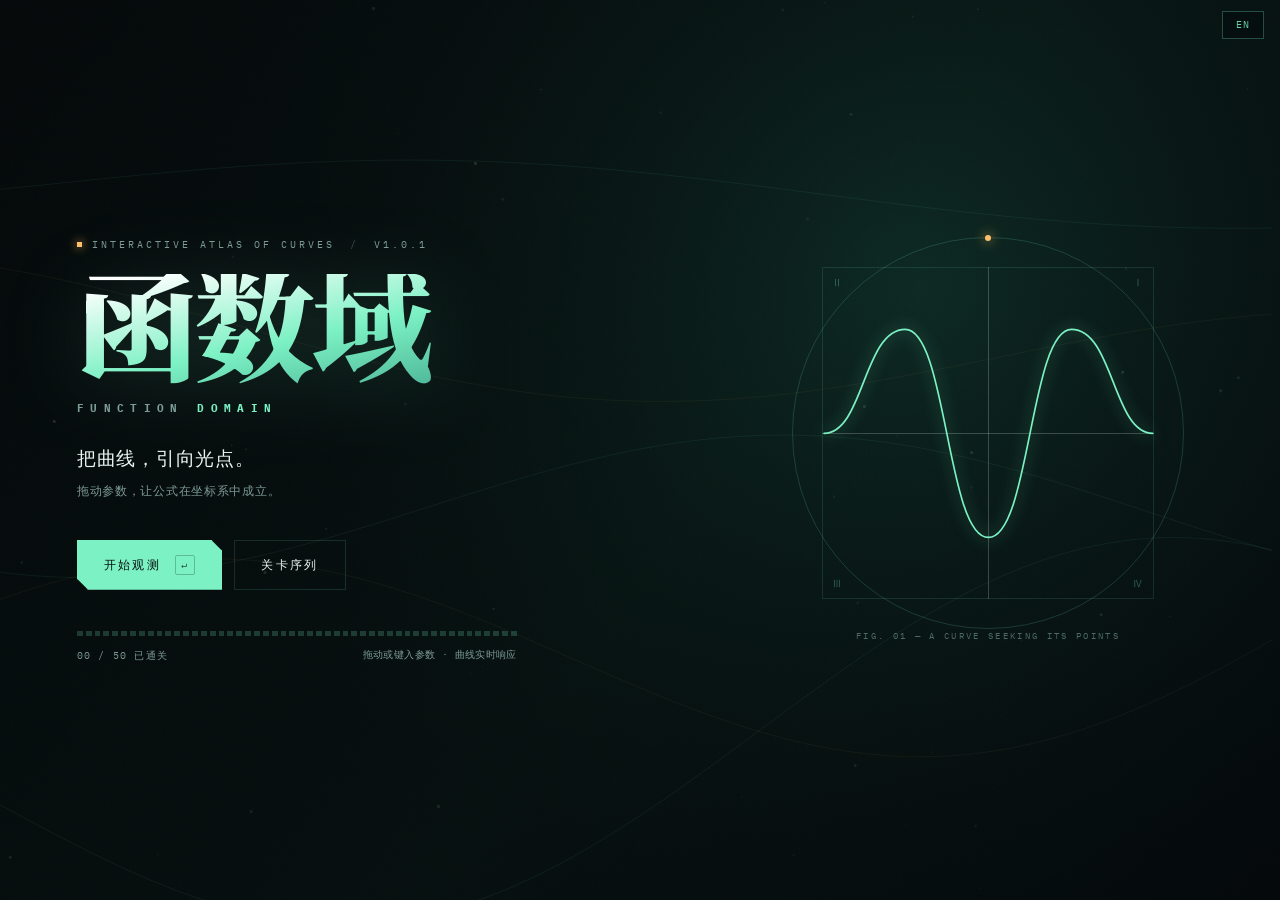
==== commit 1ff745d1: "release: v1.0.1" ====
--- a/index.html
+++ b/index.html
@@ -33,7 +33,7 @@
       <div class="start-foot">
         <div class="track" id="start-track"></div>
         <div class="foot-row">
-          <span class="mono" id="start-progress">00 / 30 已通关</span>
+          <span class="mono" id="start-progress">00 / 50 已通关</span>
           <span class="dim note" data-i18n="start.foot2">点击箭头启动增长 · 也可直接键入数值</span>
         </div>
       </div>
@@ -64,7 +64,7 @@
         <p class="eyebrow">SEQUENCE</p>
         <h2 data-i18n="levels.title">关卡序列</h2>
       </div>
-      <p class="mono dim" id="levels-count">00 / 30 CLEARED</p>
+      <p class="mono dim" id="levels-count">00 / 50 CLEARED</p>
     </header>
     <div class="levels-grid" id="levels-grid"></div>
     <p class="levels-note" data-i18n="levels.desc">每一关解锁一种新的函数形态。完成当前关卡，下一关才会开启。</p>
@@ -111,7 +111,12 @@
   </div>
 
   <div class="console">
-    <section class="panel panel-forms">
+    <nav class="panel-tabs" role="tablist" aria-label="操作分区">
+      <button class="panel-tab is-active" type="button" role="tab" data-panel="forms" aria-selected="true" aria-controls="panel-forms" data-i18n="tab.forms">公式</button>
+      <button class="panel-tab" type="button" role="tab" data-panel="palette" aria-selected="false" aria-controls="panel-palette" data-i18n="tab.palette">选择</button>
+      <button class="panel-tab" type="button" role="tab" data-panel="settings" aria-selected="false" aria-controls="panel-settings" data-i18n="tab.settings">设置</button>
+    </nav>
+    <section class="panel panel-forms" id="panel-forms" data-panel="forms" role="tabpanel">
       <header class="panel-head">
         <h3 data-i18n="panel.forms">公式区</h3>
         <div class="head-tools">
@@ -123,7 +128,7 @@
       <p class="form-tip" data-i18n="form.tip">▲▼ 每秒 ±1 平滑增减，再点暂停；输入框可粘贴整条公式。</p>
     </section>
 
-    <section class="panel">
+    <section class="panel" id="panel-palette" data-panel="palette" role="tabpanel">
       <header class="panel-head"><h3 data-i18n="panel.palette">公式选择区</h3><span class="tag mono" id="palette-tag" title="已解锁公式 / 全部公式">ADD</span></header>
       <div class="palette-scroll">
         <div class="palette-group">
@@ -138,7 +143,7 @@
       </div>
       </section>
 
-    <section class="panel">
+    <section class="panel" id="panel-settings" data-panel="settings" role="tabpanel">
       <header class="panel-head"><h3 data-i18n="panel.settings">设置区</h3><span class="tag mono">SYS</span></header>
       <div class="settings-body">
         <ul class="target-list" id="target-list"></ul>
@@ -204,16 +209,19 @@
 </div>
 
 <!-- ==================== 函数教学 ==================== -->
-<div class="lesson" id="lesson" hidden>
+<div class="lesson" id="lesson" role="dialog" aria-modal="true" aria-labelledby="lesson-title" hidden>
   <div class="lesson-card">
     <button class="lesson-close-x" id="lesson-close-x" type="button" aria-label="关闭">✕</button>
     <p class="lesson-eyebrow mono" id="lesson-eyebrow">NEW FUNCTION</p>
     <h2 class="lesson-title" id="lesson-title">一次函数</h2>
+    <p class="lesson-concept" id="lesson-concept"></p>
     <p class="lesson-form mono" id="lesson-form">y = A x + B</p>
     <div class="lesson-canvas-wrap">
       <canvas id="lesson-canvas"></canvas>
     </div>
+    <ol class="lesson-steps" id="lesson-steps"></ol>
     <ul class="lesson-points" id="lesson-points"></ul>
+    <ul class="lesson-pitfalls" id="lesson-pitfalls"></ul>
     <div class="lesson-actions">
       <button class="btn btn-primary" id="lesson-close" type="button" data-i18n="btn.remember">记住了</button>
     </div>
--- a/style.css
+++ b/style.css
@@ -751,6 +751,32 @@
   padding: 10px clamp(12px, 2vw, 22px) 14px;
 }
 
+/* ---------- 移动端分区标签页 ---------- */
+.panel-tabs {
+  display: none;
+  grid-column: 1 / -1;
+  grid-template-columns: repeat(3, 1fr);
+  gap: 5px;
+}
+.panel-tab {
+  padding: 8px 6px;
+  border: 1px solid var(--line-soft);
+  background: rgba(255, 255, 255, .02);
+  color: var(--dim-2);
+  font-family: var(--mono);
+  font-size: 10px;
+  letter-spacing: .12em;
+  cursor: pointer;
+  transition: .2s var(--ease);
+}
+.panel-tab:active { transform: translateY(1px) scale(.99); }
+.panel-tab.is-active {
+  color: #04140f;
+  background: var(--mint);
+  border-color: var(--mint);
+  box-shadow: 0 0 16px rgba(123, 241, 196, .3);
+}
+
 .panel {
   position: relative;
   display: flex;
@@ -1572,6 +1598,75 @@
   color: var(--dim);
 }
 .lesson-points li::before { content: '\00b7'; color: var(--mint); }
+
+.lesson-concept {
+  margin: 6px 0 9px;
+  font-size: 12px;
+  line-height: 1.75;
+  color: var(--dim);
+}
+
+/* 分步推导 */
+.lesson-steps {
+  display: flex;
+  flex-direction: column;
+  gap: 7px;
+  margin: 14px 0 0;
+  padding: 0;
+  list-style: none;
+}
+.lesson-steps li {
+  display: flex;
+  gap: 9px;
+  font-size: 11.5px;
+  line-height: 1.65;
+  color: var(--dim);
+}
+.lesson-steps b {
+  flex: 0 0 17px;
+  height: 17px;
+  margin-top: 1px;
+  display: grid;
+  place-items: center;
+  border: 1px solid rgba(123, 241, 196, .32);
+  font-family: var(--mono);
+  font-size: 9px;
+  font-weight: 500;
+  color: var(--mint);
+}
+
+/* 常见错误 */
+.lesson-pitfalls {
+  display: flex;
+  flex-direction: column;
+  gap: 6px;
+  margin: 14px 0 0;
+  padding: 11px 0 0;
+  border-top: 1px dashed rgba(255, 125, 140, .2);
+  list-style: none;
+}
+.lesson-pitfalls li {
+  display: flex;
+  gap: 7px;
+  font-size: 11px;
+  line-height: 1.6;
+  color: rgba(255, 157, 168, .84);
+}
+.lesson-pitfalls li::before {
+  content: '!';
+  flex: 0 0 13px;
+  height: 13px;
+  margin-top: 2px;
+  display: grid;
+  place-items: center;
+  border: 1px solid rgba(255, 125, 140, .45);
+  font-family: var(--mono);
+  font-size: 8px;
+  color: var(--rose);
+}
+.lesson-steps[hidden],
+.lesson-pitfalls[hidden],
+.lesson-concept[hidden] { display: none; }
 
 .lesson-actions {
   margin-top: 18px;
@@ -1808,19 +1903,67 @@
   .palette-list { grid-template-columns: repeat(auto-fill, minmax(200px, 1fr)); }
 }
 
+/* 手机 / 窄屏：三个分区折叠成标签页，把腾出的高度让给函数图像 */
+@media (max-width: 820px) {
+  .panel-tabs { display: grid; }
+
+  .console {
+    grid-template-columns: 1fr;
+    grid-template-rows: auto minmax(0, 1fr);
+    grid-auto-rows: auto;
+    align-content: stretch;
+    /* 只露出一个分区，控制台压矮，把高度让给图像 */
+    height: clamp(190px, 30vh, 280px);
+    padding: 7px 9px 9px;
+    gap: 5px;
+    overflow: hidden;
+  }
+
+  .panel-tab { padding: 7px 6px; }
+  .panel-head { padding: 7px 9px 6px; }
+
+  .console .panel {
+    display: none;
+    height: 100%;
+    min-height: 0;
+    border-color: rgba(123, 241, 196, .16);
+  }
+  .console .panel.is-active { display: flex; }
+
+  .panel-forms .form-list { overflow-y: auto; max-height: none; }
+  .palette-scroll,
+  .settings-body { overflow-y: auto; }
+
+  .stage { padding: 0 10px 6px; }
+  /* 右侧留出固定语言按钮的位置，空间不够时统计区自动换行 */
+  .stage-head { padding: 8px 44px 6px 0; flex-wrap: wrap; row-gap: 6px; }
+  .stage-stats { margin-left: auto; }
+  .lang-switch { top: 8px; right: 8px; min-width: 36px; padding: 4px 7px; font-size: 9px; }
+  .form-tip { display: none; }
+
+  /* 手机上把公式卡压紧一点，两张参数行尽量一屏看完 */
+  .form-list { padding: 6px; gap: 6px; }
+  .form-card { padding: 7px 9px 8px; }
+  .fc-expr { margin: 2px 0 1px; font-size: 12.5px; }
+  .fc-params { gap: 4px; }
+  .param { padding-top: 3px; gap: 3px; }
+  .step { height: 24px; }
+  .stop { height: 15px; font-size: 8px; letter-spacing: .08em; }
+}
+
 @media (max-width: 640px) {
-  .console { height: 64vh; }
-  .panel-forms { min-height: 250px; }
-  .panel { min-height: 190px; }
+  .panel-forms { min-height: 0; }
+  .panel { min-height: 0; }
   .panel-forms .form-card { max-width: none; }
   .stat,
   .chip { white-space: nowrap; }
-  .stage-stats { gap: 6px; }
-  .chip { padding: 6px 8px; letter-spacing: .08em; }
-  .stage-head { gap: 10px; padding: 8px 2px; }
-  .lv-id b { font-size: 22px; }
-  .lv-meta h2 { font-size: 14px; }
-  .stat { padding-left: 8px; }
+  .stage-stats { gap: 5px; }
+  .chip { padding: 5px 7px; font-size: 9.5px; letter-spacing: .06em; }
+  .stage-head { gap: 6px; padding: 8px 42px 6px 0; }
+  .lv-id b { font-size: 20px; }
+  .lv-meta h2 { font-size: 12.5px; }
+  .stat { padding-left: 6px; font-size: 9.5px; }
+  .stat b { font-size: 11px; }
   .stat span { display: none; }
   .brand-en { letter-spacing: .38em; font-size: 9px; }
   .start-foot { display: none; }
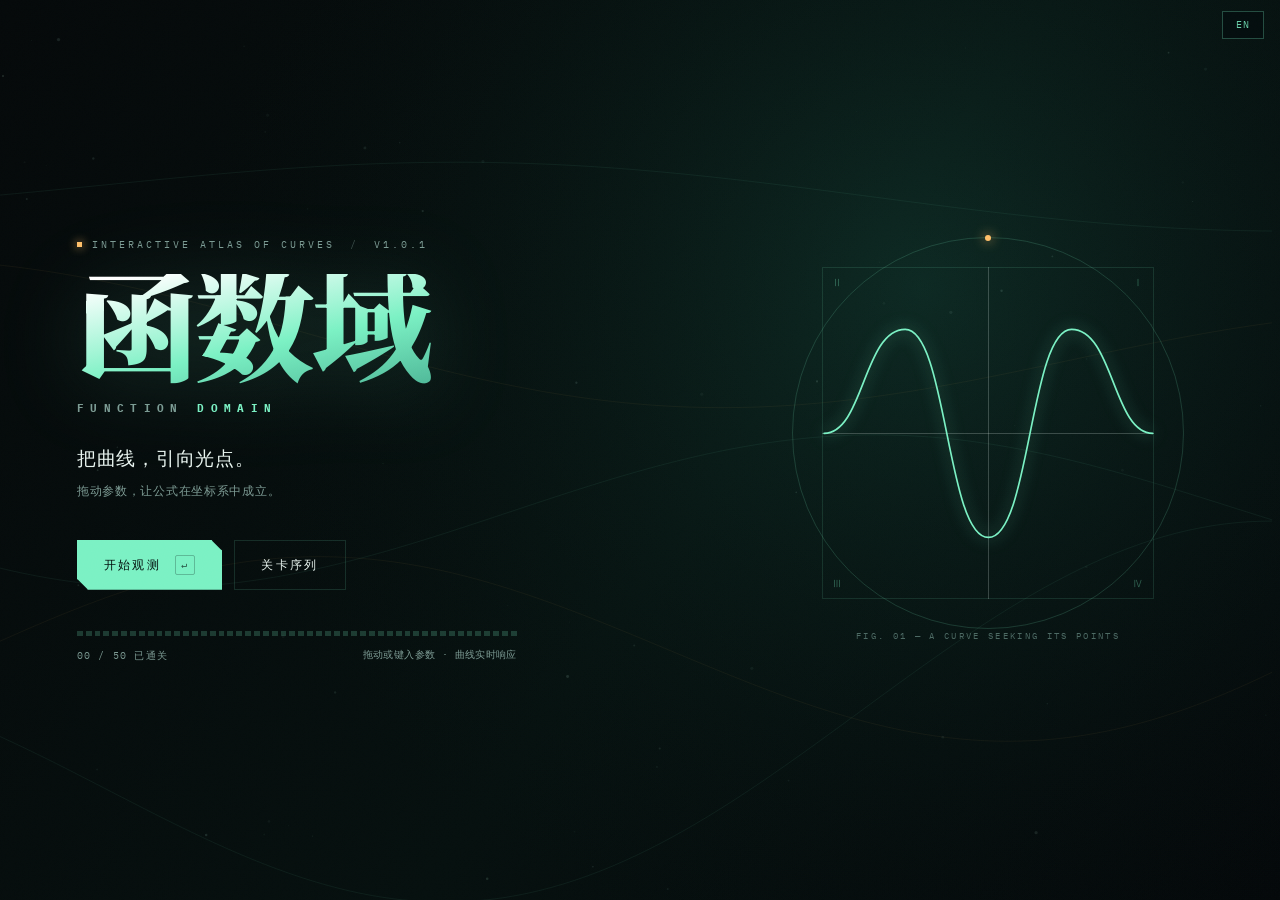
==== commit 5f931f5b: "release: v1.0.1" ====
--- a/index.html
+++ b/index.html
@@ -151,6 +151,14 @@
           <summary class="zone-title mono" id="zone-title" data-i18n="zone.title">禁区 / FORBIDDEN</summary>
           <ul class="zone-list" id="zone-list"></ul>
         </details>
+        <details class="brief-block" id="brief-block" hidden>
+          <summary class="brief-title mono" data-i18n="brief.title">关卡讲解 / LEVEL BRIEF</summary>
+          <div class="brief-body">
+            <p class="brief-plan" id="brief-plan"></p>
+            <ol class="brief-steps" id="brief-steps"></ol>
+            <ul class="brief-pitfalls" id="brief-pitfalls"></ul>
+          </div>
+        </details>
         <details class="solutions-block" id="solutions-block" hidden>
           <summary class="solutions-title mono" data-i18n="sol.title">官方解法 / SOLUTIONS</summary>
           <ul class="solution-list" id="solution-list"></ul>
--- a/style.css
+++ b/style.css
@@ -1315,6 +1315,97 @@
   gap: 6px 10px;
 }
 
+/* ---------- 关卡讲解 ---------- */
+.brief-block {
+  border: 1px solid rgba(123, 241, 196, .16);
+  background: rgba(123, 241, 196, .028);
+}
+.brief-block[hidden] { display: none; }
+.brief-title {
+  display: flex;
+  align-items: center;
+  justify-content: space-between;
+  gap: 8px;
+  padding: 5px 8px;
+  font-family: var(--mono);
+  font-size: 8px;
+  letter-spacing: .16em;
+  color: rgba(123, 241, 196, .82);
+  cursor: pointer;
+  list-style: none;
+}
+.brief-title::-webkit-details-marker { display: none; }
+.brief-title::after { content: '+'; opacity: .7; }
+.brief-block[open] .brief-title::after { content: '\2212'; }
+
+.brief-body {
+  display: flex;
+  flex-direction: column;
+  gap: 6px;
+  padding: 0 8px 8px;
+}
+.brief-plan {
+  margin: 0;
+  font-size: 10px;
+  line-height: 1.65;
+  color: var(--ink);
+}
+.brief-steps {
+  display: flex;
+  flex-direction: column;
+  gap: 5px;
+  margin: 0;
+  padding: 0;
+  list-style: none;
+}
+.brief-steps li {
+  display: flex;
+  gap: 7px;
+  font-size: 9.5px;
+  line-height: 1.6;
+  color: var(--dim);
+}
+.brief-steps b {
+  flex: 0 0 14px;
+  height: 14px;
+  margin-top: 1px;
+  display: grid;
+  place-items: center;
+  border: 1px solid rgba(123, 241, 196, .3);
+  font-family: var(--mono);
+  font-size: 8px;
+  font-weight: 500;
+  color: var(--mint);
+}
+.brief-pitfalls {
+  display: flex;
+  flex-direction: column;
+  gap: 4px;
+  margin: 2px 0 0;
+  padding: 7px 0 0;
+  border-top: 1px dashed rgba(255, 125, 140, .18);
+  list-style: none;
+}
+.brief-pitfalls li {
+  display: flex;
+  gap: 6px;
+  font-size: 9px;
+  line-height: 1.55;
+  color: rgba(255, 157, 168, .8);
+}
+.brief-pitfalls li::before {
+  content: '!';
+  flex: 0 0 12px;
+  height: 12px;
+  margin-top: 1px;
+  display: grid;
+  place-items: center;
+  border: 1px solid rgba(255, 125, 140, .42);
+  font-family: var(--mono);
+  font-size: 7px;
+  color: var(--rose);
+}
+
 .solutions-block {
   border: 1px solid rgba(123, 241, 196, .16);
   background: rgba(123, 241, 196, .028);
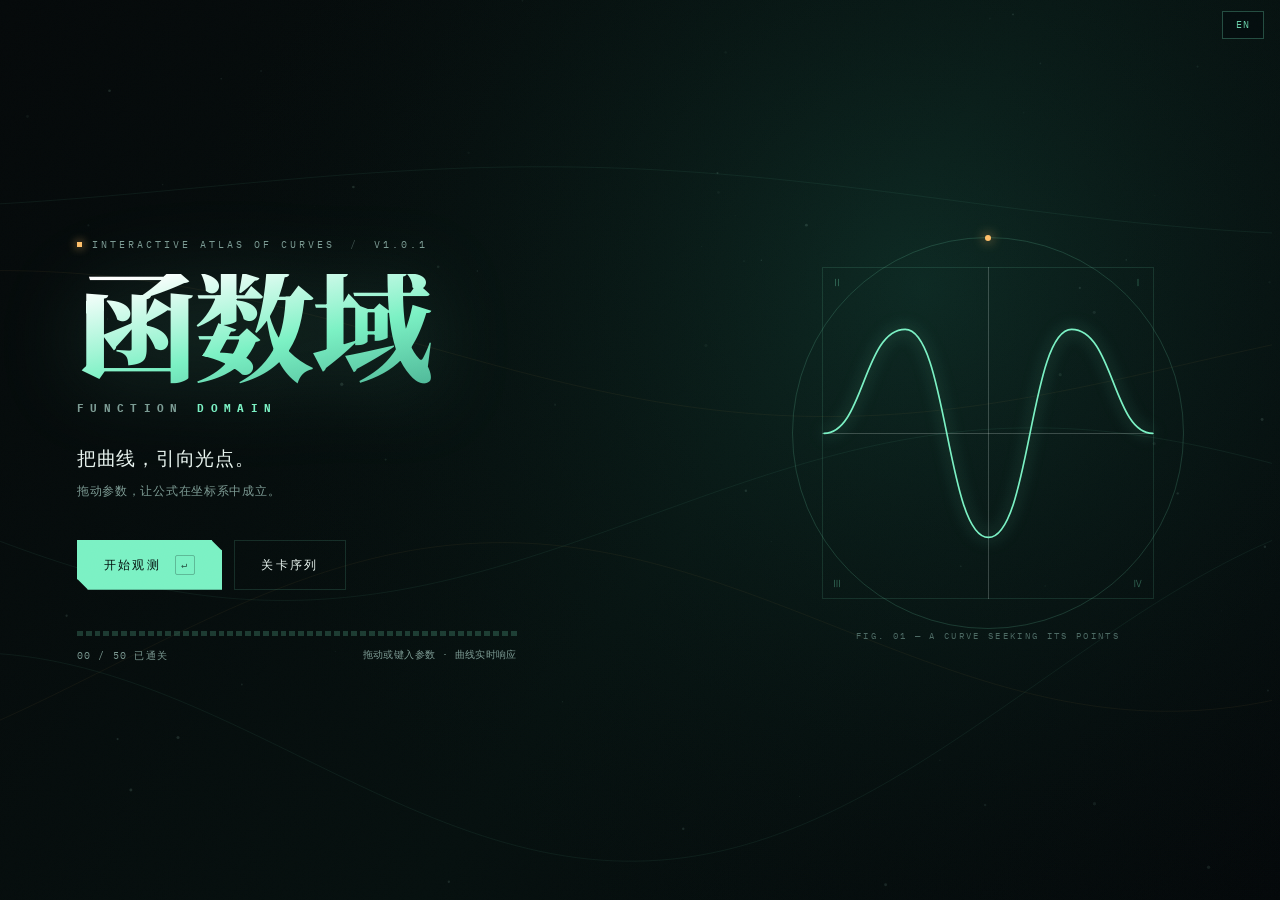
==== commit 55cf8af8: "release: v1.0.1" ====
--- a/index.html
+++ b/index.html
@@ -191,6 +191,17 @@
             </div>
           </div>
         </details>
+        <details class="feedback-block" id="feedback-block">
+          <summary class="feedback-title mono" data-i18n="fb.title">反馈 / FEEDBACK</summary>
+          <div class="feedback-body">
+            <textarea class="fb-text" id="fb-text" rows="3" maxlength="500" placeholder="遇到问题或有建议？写在这里。" data-i18n-ph="fb.placeholder"></textarea>
+            <div class="fb-foot">
+              <span class="fb-count mono" id="fb-count">0 / 500</span>
+              <button class="mini-btn" id="fb-send" type="button" data-i18n="fb.send">提交</button>
+            </div>
+            <p class="fb-hint" data-i18n="fb.hint">每分钟最多提交一次，内容会记录到本地表格。</p>
+          </div>
+        </details>
         <p class="op-note" data-i18n="op.note">箭头启动匀速增减（每秒 ±1），再点暂停；「停止」键定格；输入框可粘贴整条公式。</p>
         <div class="settings-actions">
           <button class="btn btn-line" id="btn-reset" type="button" data-i18n="btn.reset">重置本关</button>
--- a/style.css
+++ b/style.css
@@ -1248,6 +1248,74 @@
 .zone-list .zl-mark { color: rgba(255, 150, 164, .75); }
 .zone-list li.is-hot .zl-mark { color: var(--rose); }
 
+/* ---------- 反馈 ---------- */
+.feedback-block {
+  margin-top: 6px;
+  border: 1px solid rgba(123, 241, 196, .14);
+  background: rgba(123, 241, 196, .022);
+}
+.github-block + .feedback-block { margin-top: 6px; }
+.feedback-title {
+  display: flex;
+  align-items: center;
+  justify-content: space-between;
+  gap: 8px;
+  padding: 5px 8px;
+  font-family: var(--mono);
+  font-size: 8px;
+  letter-spacing: .16em;
+  color: rgba(123, 241, 196, .7);
+  cursor: pointer;
+  list-style: none;
+}
+.feedback-title::-webkit-details-marker { display: none; }
+.feedback-title::after { content: '+'; opacity: .7; }
+.feedback-block[open] .feedback-title::after { content: '\2212'; }
+
+.feedback-body {
+  display: flex;
+  flex-direction: column;
+  gap: 6px;
+  padding: 0 8px 8px;
+}
+.fb-text {
+  width: 100%;
+  min-height: 56px;
+  max-height: 140px;
+  resize: vertical;
+  padding: 6px 8px;
+  border: 1px solid rgba(123, 241, 196, .18);
+  background: rgba(3, 10, 11, .55);
+  color: var(--ink);
+  font-family: var(--mono);
+  font-size: 10px;
+  line-height: 1.6;
+}
+.fb-text:focus {
+  outline: none;
+  border-color: rgba(123, 241, 196, .55);
+  box-shadow: 0 0 12px rgba(123, 241, 196, .12);
+}
+.fb-text::placeholder { color: var(--dim-2); }
+.fb-foot {
+  display: flex;
+  align-items: center;
+  justify-content: space-between;
+  gap: 8px;
+}
+.fb-count {
+  font-size: 8.5px;
+  letter-spacing: .08em;
+  color: var(--dim-2);
+}
+.fb-count[data-max="true"] { color: var(--amber); }
+.fb-hint {
+  margin: 0;
+  font-size: 9px;
+  line-height: 1.5;
+  color: var(--dim-2);
+}
+
 /* ---------- GitHub 引导 ---------- */
 .github-block {
   border: 1px solid rgba(123, 241, 196, .14);
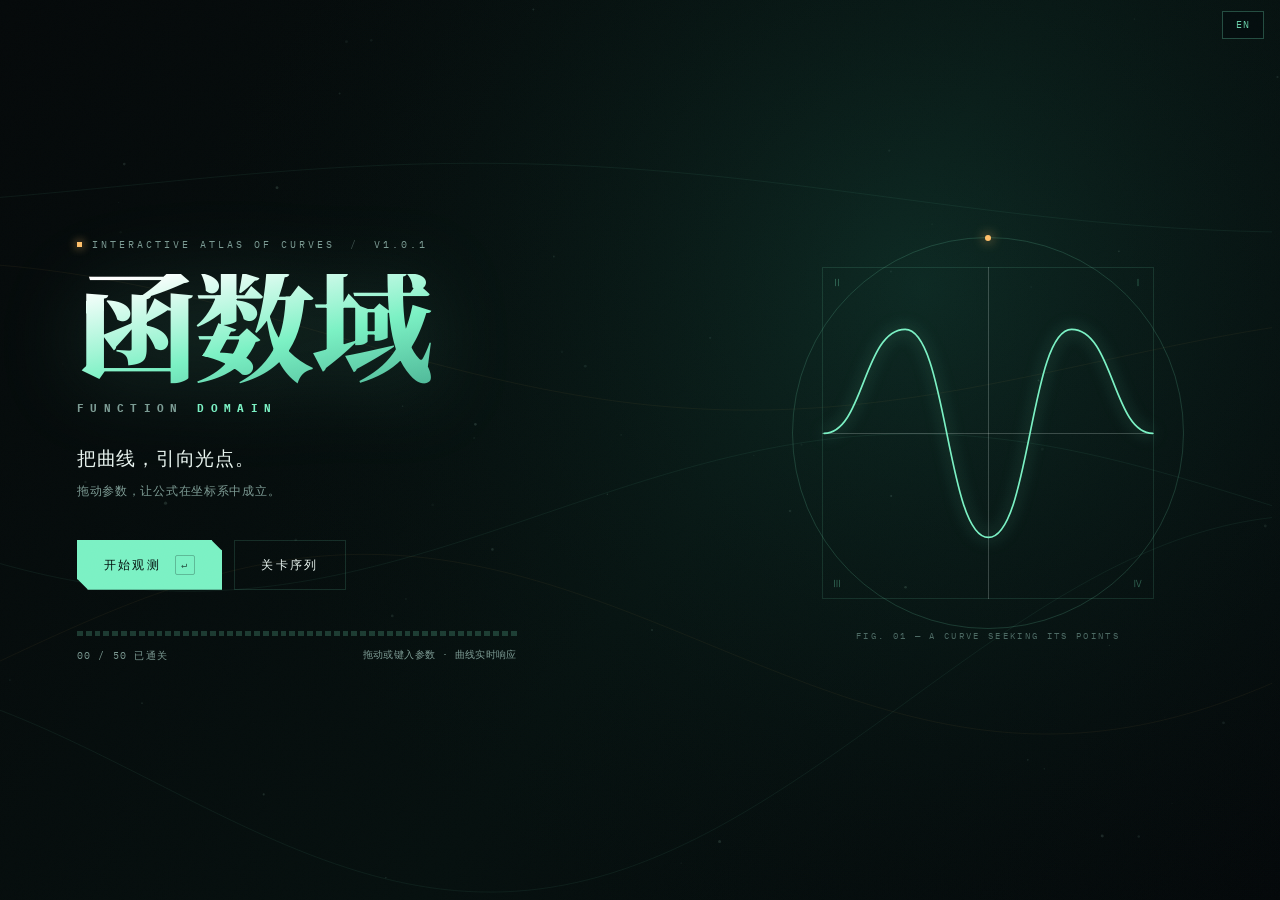
==== commit 6a584f5c: "release: v1.0.1" ====
--- a/index.html
+++ b/index.html
@@ -199,7 +199,7 @@
               <span class="fb-count mono" id="fb-count">0 / 500</span>
               <button class="mini-btn" id="fb-send" type="button" data-i18n="fb.send">提交</button>
             </div>
-            <p class="fb-hint" data-i18n="fb.hint">每分钟最多提交一次，内容会记录到本地表格。</p>
+            <p class="fb-hint" data-i18n="fb.hint">每分钟最多提交一次；请勿包含广告、脚本或攻击性内容。</p>
           </div>
         </details>
         <p class="op-note" data-i18n="op.note">箭头启动匀速增减（每秒 ±1），再点暂停；「停止」键定格；输入框可粘贴整条公式。</p>
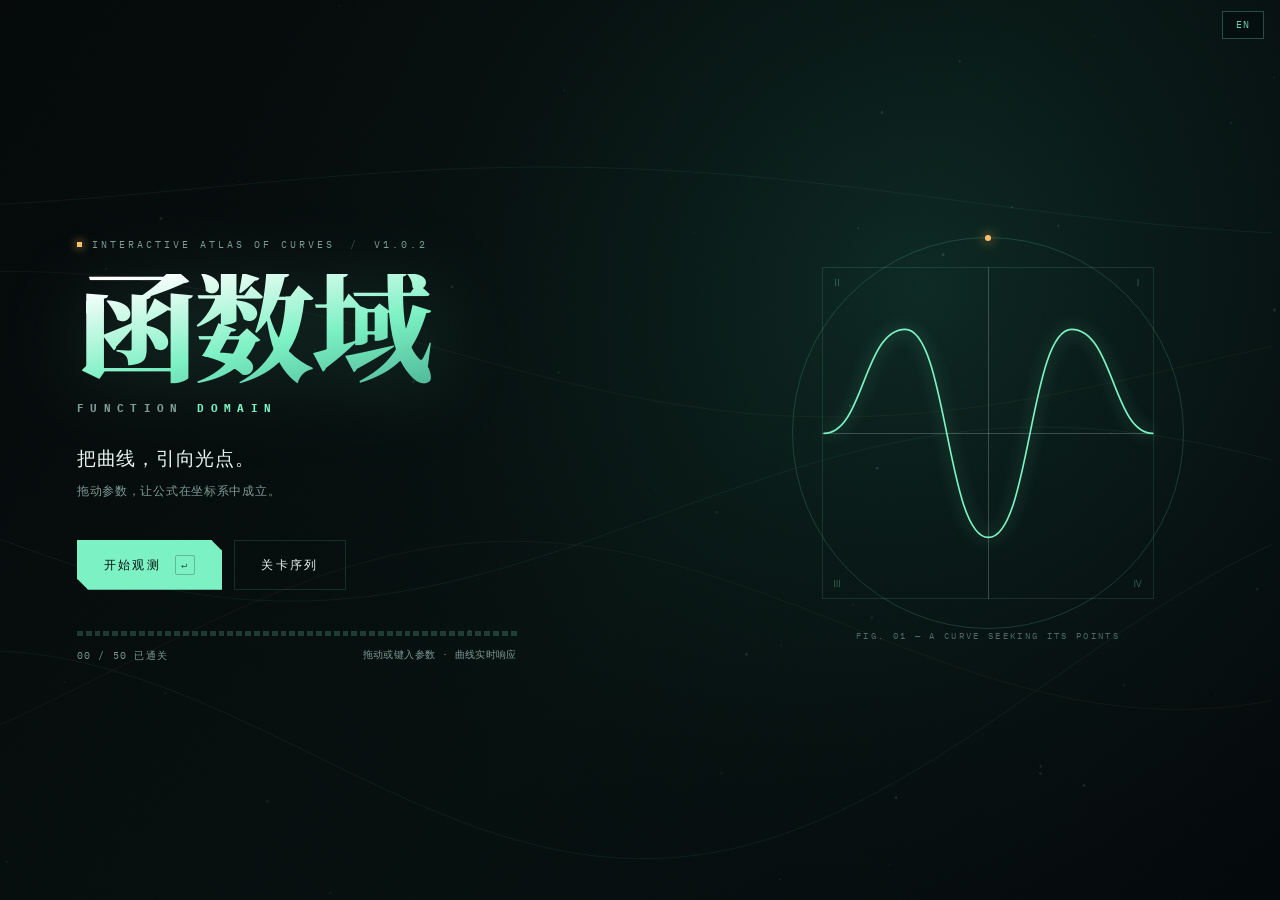
==== commit eca16876: "release: v1.0.2" ====
--- a/index.html
+++ b/index.html
@@ -20,7 +20,7 @@
 <section class="screen screen-start is-active" id="screen-start">
   <div class="start-wrap">
     <div class="start-copy">
-      <p class="eyebrow"><span class="pip"></span>INTERACTIVE ATLAS OF CURVES <span class="sl">/</span> <span class="mono" data-version>V1.0.1</span></p>
+      <p class="eyebrow"><span class="pip"></span>INTERACTIVE ATLAS OF CURVES <span class="sl">/</span> <span class="mono" data-version>V1.0.2</span></p>
       <h1 class="brand">
         <span class="brand-cn">函数域</span>
         <span class="brand-en">FUNCTION <em>DOMAIN</em></span>
@@ -182,7 +182,7 @@
             </div>
             <div class="gh-row">
               <span class="gh-label" data-i18n="gh.version">版本</span>
-              <span class="gh-value mono" data-version>V1.0.1</span>
+              <span class="gh-value mono" data-version>V1.0.2</span>
             </div>
             <p class="gh-hint" data-i18n="gh.hint">在 GitHub 搜索 turefour/function-domain 即可找到源码与单文件版本。</p>
             <div class="gh-actions">
@@ -247,6 +247,22 @@
   </div>
 </div>
 
+<div class="err-overlay" id="err-overlay" hidden>
+  <div class="err-card" role="alertdialog" aria-modal="true" aria-labelledby="err-title">
+    <p class="err-eyebrow mono" data-i18n="err.eyebrow">RUNTIME ERROR · 运行异常</p>
+    <h2 class="err-title" id="err-title" data-i18n="err.title">程序出错了</h2>
+    <p class="err-msg" id="err-msg"></p>
+    <p class="err-meta mono" id="err-meta"></p>
+    <pre class="err-stack" id="err-stack"></pre>
+    <div class="err-actions">
+      <button class="btn btn-primary" id="err-send" type="button" data-i18n="err.send">回传报告</button>
+      <button class="btn btn-line" id="err-copy" type="button" data-i18n="err.copy">复制信息</button>
+      <button class="btn btn-line" id="err-close" type="button" data-i18n="err.close">关闭</button>
+    </div>
+    <p class="err-note" data-i18n="err.note">报告只包含错误信息、版本与关卡，不含任何个人数据。</p>
+  </div>
+</div>
+
 <button class="lang-switch" id="lang-switch" type="button" aria-label="Switch to English">EN</button>
 
 <div class="toast" id="toast"></div>
--- a/style.css
+++ b/style.css
@@ -2000,6 +2000,81 @@
   text-transform: none;
 }
 
+/* ---------- 错误弹层 ---------- */
+.err-overlay {
+  position: fixed;
+  inset: 0;
+  z-index: 96;
+  display: grid;
+  place-items: center;
+  padding: 20px;
+  background: rgba(2, 6, 7, .8);
+  backdrop-filter: blur(6px);
+}
+.err-overlay[hidden] { display: none; }
+
+.err-card {
+  width: min(560px, 100%);
+  max-height: min(82vh, 660px);
+  overflow-y: auto;
+  padding: 22px 24px 20px;
+  border: 1px solid rgba(255, 125, 140, .38);
+  background: rgba(18, 8, 10, .97);
+  box-shadow: 0 24px 60px rgba(0, 0, 0, .6), 0 0 40px rgba(255, 125, 140, .08);
+  animation: rise .26s var(--ease) both;
+}
+.err-eyebrow {
+  margin: 0 0 8px;
+  font-size: 9px;
+  letter-spacing: .22em;
+  color: var(--rose);
+}
+.err-title {
+  margin: 0 0 10px;
+  font-size: 19px;
+  font-weight: 600;
+  color: var(--ink);
+}
+.err-msg {
+  margin: 0 0 8px;
+  font-size: 12.5px;
+  line-height: 1.7;
+  color: var(--ink);
+  word-break: break-word;
+}
+.err-meta {
+  margin: 0 0 10px;
+  font-size: 9.5px;
+  letter-spacing: .06em;
+  color: var(--dim-2);
+}
+.err-stack {
+  margin: 0 0 14px;
+  padding: 10px 12px;
+  max-height: 190px;
+  overflow: auto;
+  border: 1px solid rgba(255, 125, 140, .16);
+  background: rgba(0, 0, 0, .38);
+  font-family: var(--mono);
+  font-size: 9.5px;
+  line-height: 1.65;
+  color: rgba(255, 170, 180, .82);
+  white-space: pre-wrap;
+  word-break: break-all;
+}
+.err-actions { display: flex; flex-wrap: wrap; gap: 8px; }
+.err-actions .btn {
+  flex: 1 1 auto;
+  padding: 10px 14px;
+  font-size: 11px;
+}
+.err-note {
+  margin: 12px 0 0;
+  font-size: 9px;
+  line-height: 1.55;
+  color: var(--dim-2);
+}
+
 .toast {
   position: fixed;
   left: 50%;
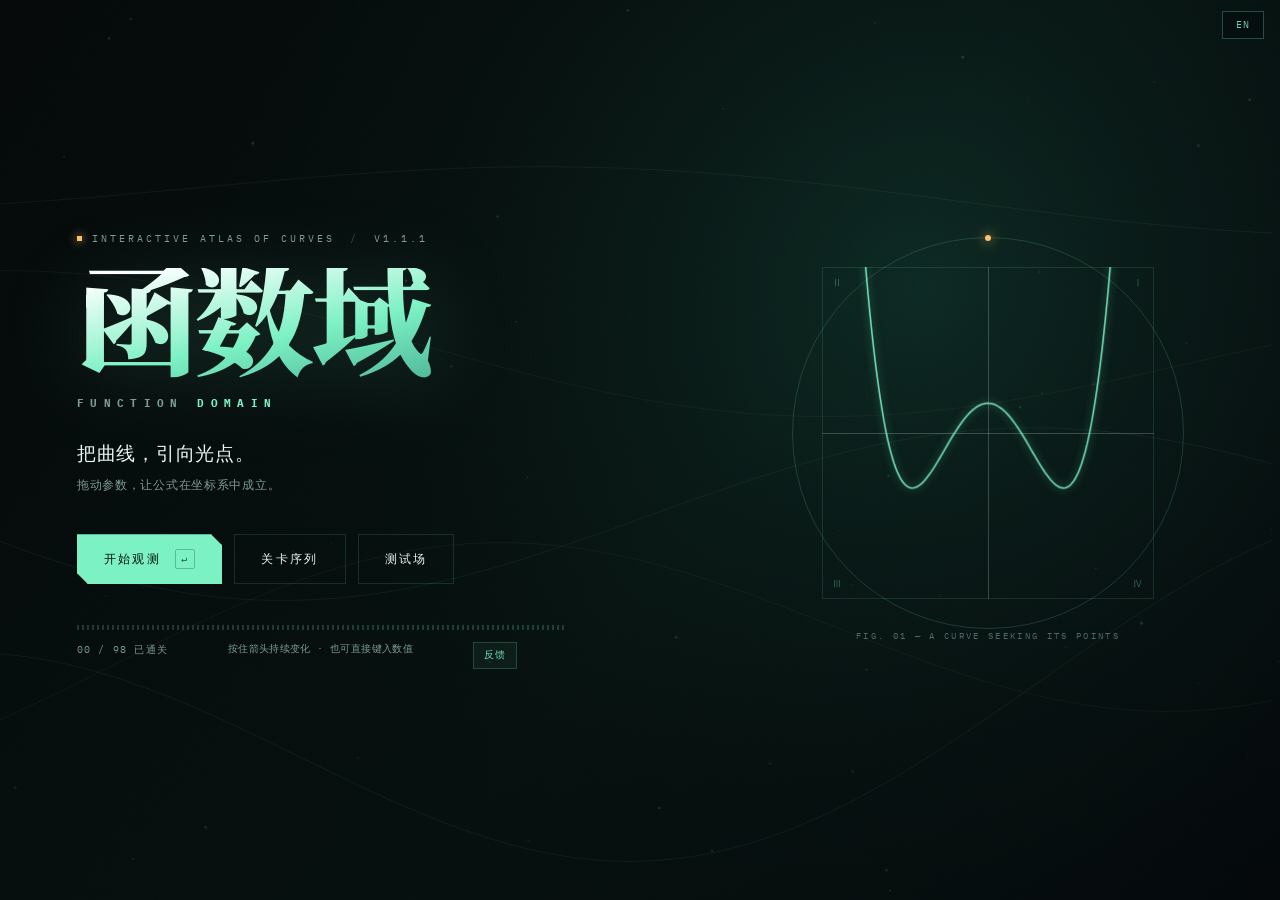
==== commit 625679c6: "release: v1.1.1" ====
--- a/index.html
+++ b/index.html
@@ -20,7 +20,7 @@
 <section class="screen screen-start is-active" id="screen-start">
   <div class="start-wrap">
     <div class="start-copy">
-      <p class="eyebrow"><span class="pip"></span>INTERACTIVE ATLAS OF CURVES <span class="sl">/</span> <span class="mono" data-version>V1.0.2</span></p>
+      <p class="eyebrow"><span class="pip"></span>INTERACTIVE ATLAS OF CURVES <span class="sl">/</span> <span class="mono" data-version>V1.1.1</span></p>
       <h1 class="brand">
         <span class="brand-cn">函数域</span>
         <span class="brand-en">FUNCTION <em>DOMAIN</em></span>
@@ -29,12 +29,14 @@
       <div class="start-actions">
         <button class="btn btn-primary" id="btn-start" type="button"><span data-i18n="start.begin">开始观测</span><kbd>↵</kbd></button>
         <button class="btn btn-ghost" id="btn-open-levels" type="button"><span data-i18n="start.levels">关卡序列</span></button>
+        <button class="btn btn-ghost" id="btn-sandbox" type="button"><span data-i18n="start.sandbox">测试场</span></button>
       </div>
       <div class="start-foot">
         <div class="track" id="start-track"></div>
         <div class="foot-row">
-          <span class="mono" id="start-progress">00 / 50 已通关</span>
-          <span class="dim note" data-i18n="start.foot2">点击箭头启动增长 · 也可直接键入数值</span>
+          <span class="mono" id="start-progress">00 / 98 已通关</span>
+          <span class="dim note" data-i18n="start.foot2">按住箭头持续变化 · 也可直接键入数值</span>
+          <button class="link-btn" id="btn-feedback-home" type="button" data-i18n="fb.open">反馈</button>
         </div>
       </div>
     </div>
@@ -45,9 +47,7 @@
         <span class="ax ax-v"></span>
         <span class="q q1">Ⅰ</span><span class="q q2">Ⅱ</span>
         <span class="q q3">Ⅲ</span><span class="q q4">Ⅳ</span>
-        <svg class="curve" viewBox="0 0 320 320" preserveAspectRatio="none">
-          <path class="curve-path" d="M2 160 C 40 160 40 60 80 60 S 120 260 160 260 S 200 60 240 60 S 280 160 318 160" />
-        </svg>
+        <canvas class="curve" id="start-curve" aria-hidden="true"></canvas>
         <span class="orbit"><i></i></span>
       </div>
       <p class="deco-cap mono">FIG. 01 — A CURVE SEEKING ITS POINTS</p>
@@ -64,8 +64,12 @@
         <p class="eyebrow">SEQUENCE</p>
         <h2 data-i18n="levels.title">关卡序列</h2>
       </div>
-      <p class="mono dim" id="levels-count">00 / 50 CLEARED</p>
+      <p class="mono dim" id="levels-count">00 / 49 CLEARED</p>
     </header>
+    <div class="levels-pager" role="tablist" aria-label="关卡分组">
+      <button class="pager-tab is-active" type="button" role="tab" data-page="base" aria-selected="true" data-i18n="levels.base">基础关卡</button>
+      <button class="pager-tab" type="button" role="tab" data-page="challenge" aria-selected="false" data-i18n="levels.challenge">挑战关卡</button>
+    </div>
     <div class="levels-grid" id="levels-grid"></div>
     <p class="levels-note" data-i18n="levels.desc">每一关解锁一种新的函数形态。完成当前关卡，下一关才会开启。</p>
   </div>
@@ -182,7 +186,7 @@
             </div>
             <div class="gh-row">
               <span class="gh-label" data-i18n="gh.version">版本</span>
-              <span class="gh-value mono" data-version>V1.0.2</span>
+              <span class="gh-value mono" data-version>V1.1.1</span>
             </div>
             <p class="gh-hint" data-i18n="gh.hint">在 GitHub 搜索 turefour/function-domain 即可找到源码与单文件版本。</p>
             <div class="gh-actions">
@@ -191,17 +195,7 @@
             </div>
           </div>
         </details>
-        <details class="feedback-block" id="feedback-block">
-          <summary class="feedback-title mono" data-i18n="fb.title">反馈 / FEEDBACK</summary>
-          <div class="feedback-body">
-            <textarea class="fb-text" id="fb-text" rows="3" maxlength="500" placeholder="遇到问题或有建议？写在这里。" data-i18n-ph="fb.placeholder"></textarea>
-            <div class="fb-foot">
-              <span class="fb-count mono" id="fb-count">0 / 500</span>
-              <button class="mini-btn" id="fb-send" type="button" data-i18n="fb.send">提交</button>
-            </div>
-            <p class="fb-hint" data-i18n="fb.hint">每分钟最多提交一次；请勿包含广告、脚本或攻击性内容。</p>
-          </div>
-        </details>
+        <button class="mini-btn fb-open" id="btn-feedback" type="button" data-i18n="fb.open">反馈 / FEEDBACK</button>
         <p class="op-note" data-i18n="op.note">箭头启动匀速增减（每秒 ±1），再点暂停；「停止」键定格；输入框可粘贴整条公式。</p>
         <div class="settings-actions">
           <button class="btn btn-line" id="btn-reset" type="button" data-i18n="btn.reset">重置本关</button>
@@ -247,6 +241,20 @@
   </div>
 </div>
 
+<div class="fb-overlay" id="fb-overlay" hidden>
+  <div class="fb-card" role="dialog" aria-modal="true" aria-labelledby="fb-modal-title">
+    <button class="fb-close" id="fb-close" type="button" aria-label="关闭">✕</button>
+    <p class="fb-eyebrow mono" data-i18n="fb.eyebrow">FEEDBACK</p>
+    <h2 class="fb-modal-title" id="fb-modal-title" data-i18n="fb.title">反馈</h2>
+    <textarea class="fb-text" id="fb-text" rows="4" maxlength="500" placeholder="遇到问题或有建议？写在这里。" data-i18n-ph="fb.placeholder"></textarea>
+    <div class="fb-foot">
+      <span class="fb-count mono" id="fb-count">0 / 500</span>
+      <button class="mini-btn" id="fb-send" type="button" data-i18n="fb.send">提交</button>
+    </div>
+    <p class="fb-hint" data-i18n="fb.hint">每分钟最多提交一次；请勿包含广告、脚本或攻击性内容。</p>
+  </div>
+</div>
+
 <div class="err-overlay" id="err-overlay" hidden>
   <div class="err-card" role="alertdialog" aria-modal="true" aria-labelledby="err-title">
     <p class="err-eyebrow mono" data-i18n="err.eyebrow">RUNTIME ERROR · 运行异常</p>
--- a/style.css
+++ b/style.css
@@ -409,6 +409,34 @@
 }
 .levels-head > p { font-size: 10px; letter-spacing: .18em; }
 
+/* ---------- 关卡分页（基础 / 挑战） ---------- */
+.levels-pager {
+  display: flex;
+  gap: 6px;
+  margin: 16px 0 12px;
+}
+.pager-tab {
+  flex: 1 1 0;
+  padding: 10px 12px;
+  border: 1px solid var(--line-soft);
+  background: rgba(255, 255, 255, .02);
+  color: var(--dim-2);
+  font-family: var(--mono);
+  font-size: 10px;
+  letter-spacing: .14em;
+  cursor: pointer;
+  transition: .2s var(--ease);
+}
+.pager-tab:hover { border-color: rgba(123, 241, 196, .4); color: var(--dim); }
+.pager-tab.is-active {
+  color: #04140f;
+  background: var(--mint);
+  border-color: var(--mint);
+  box-shadow: 0 0 16px rgba(123, 241, 196, .28);
+}
+.level-card.is-challenge { border-color: rgba(255, 192, 106, .2); }
+.level-card.is-challenge .lc-index { color: var(--amber); }
+
 .levels-grid {
   display: grid;
   grid-template-columns: repeat(auto-fill, minmax(172px, 1fr));
@@ -1248,48 +1276,100 @@
 .zone-list .zl-mark { color: rgba(255, 150, 164, .75); }
 .zone-list li.is-hot .zl-mark { color: var(--rose); }
 
-/* ---------- 反馈 ---------- */
-.feedback-block {
-  margin-top: 6px;
-  border: 1px solid rgba(123, 241, 196, .14);
-  background: rgba(123, 241, 196, .022);
-}
-.github-block + .feedback-block { margin-top: 6px; }
-.feedback-title {
-  display: flex;
+/* ---------- 反馈弹窗（主页与游戏内共用） ---------- */
+.fb-overlay {
+  position: fixed;
+  inset: 0;
+  z-index: 94;
+  display: grid;
+  place-items: center;
+  padding: 20px;
+  background: rgba(2, 6, 7, .82);
+  backdrop-filter: blur(6px);
+}
+.fb-overlay[hidden] { display: none; }
+
+.fb-card {
+  position: relative;
+  display: flex;
+  flex-direction: column;
+  gap: 7px;
+  width: min(460px, 100%);
+  padding: 22px 24px 20px;
+  border: 1px solid rgba(123, 241, 196, .24);
+  background: rgba(7, 15, 16, .97);
+  box-shadow: 0 24px 60px rgba(0, 0, 0, .6);
+  animation: rise .26s var(--ease) both;
+}
+.fb-close {
+  position: absolute;
+  top: 12px;
+  right: 12px;
+  width: 26px;
+  height: 26px;
+  display: grid;
+  place-items: center;
+  border: 1px solid rgba(123, 241, 196, .22);
+  background: transparent;
+  color: var(--dim);
+  font-size: 11px;
+  line-height: 1;
+  cursor: pointer;
+  transition: .2s var(--ease);
+}
+.fb-close:hover {
+  color: var(--mint);
+  border-color: rgba(123, 241, 196, .6);
+  background: rgba(123, 241, 196, .08);
+}
+.fb-eyebrow {
+  margin: 0;
+  font-family: var(--mono);
+  font-size: 8.5px;
+  letter-spacing: .22em;
+  color: rgba(123, 241, 196, .7);
+}
+.fb-modal-title {
+  margin: 0 0 4px;
+  font-size: 19px;
+  font-weight: 600;
+  color: var(--ink);
+}
+
+/* 主页脚注里的反馈入口：做成小号 chip，方便点中 */
+.link-btn {
+  display: inline-flex;
   align-items: center;
-  justify-content: space-between;
-  gap: 8px;
-  padding: 5px 8px;
-  font-family: var(--mono);
-  font-size: 8px;
-  letter-spacing: .16em;
-  color: rgba(123, 241, 196, .7);
+  justify-content: center;
+  min-height: 26px;
+  padding: 5px 10px;
+  border: 1px solid rgba(123, 241, 196, .2);
+  background: rgba(123, 241, 196, .05);
+  color: rgba(123, 241, 196, .88);
+  font-family: var(--mono);
+  font-size: 9.5px;
+  letter-spacing: .1em;
   cursor: pointer;
-  list-style: none;
-}
-.feedback-title::-webkit-details-marker { display: none; }
-.feedback-title::after { content: '+'; opacity: .7; }
-.feedback-block[open] .feedback-title::after { content: '\2212'; }
-
-.feedback-body {
-  display: flex;
-  flex-direction: column;
-  gap: 6px;
-  padding: 0 8px 8px;
-}
+  transition: .2s var(--ease);
+}
+.link-btn:hover {
+  color: var(--mint);
+  border-color: rgba(123, 241, 196, .55);
+  background: rgba(123, 241, 196, .1);
+}
+
 .fb-text {
   width: 100%;
-  min-height: 56px;
-  max-height: 140px;
+  min-height: 96px;
+  max-height: 180px;
   resize: vertical;
-  padding: 6px 8px;
+  padding: 8px 10px;
   border: 1px solid rgba(123, 241, 196, .18);
   background: rgba(3, 10, 11, .55);
   color: var(--ink);
   font-family: var(--mono);
-  font-size: 10px;
-  line-height: 1.6;
+  font-size: 11.5px;
+  line-height: 1.7;
 }
 .fb-text:focus {
   outline: none;
@@ -2146,15 +2226,16 @@
     grid-template-rows: auto minmax(0, 1fr);
     grid-auto-rows: auto;
     align-content: stretch;
-    /* 只露出一个分区，控制台压矮，把高度让给图像 */
-    height: clamp(190px, 30vh, 280px);
+    /* 只露出一个分区；按钮放大后需要多一点高度，仍把主要空间留给图像 */
+    height: clamp(220px, 33vh, 300px);
     padding: 7px 9px 9px;
     gap: 5px;
     overflow: hidden;
   }
 
-  .panel-tab { padding: 7px 6px; }
-  .panel-head { padding: 7px 9px 6px; }
+  /* 触屏目标整体放大：标签页、箭头、停止键、关闭键都提到 34px 上下 */
+  .panel-tab { padding: 10px 8px; font-size: 11px; }
+  .panel-head { padding: 8px 10px 7px; }
 
   .console .panel {
     display: none;
@@ -2172,17 +2253,30 @@
   /* 右侧留出固定语言按钮的位置，空间不够时统计区自动换行 */
   .stage-head { padding: 8px 44px 6px 0; flex-wrap: wrap; row-gap: 6px; }
   .stage-stats { margin-left: auto; }
-  .lang-switch { top: 8px; right: 8px; min-width: 36px; padding: 4px 7px; font-size: 9px; }
+  .lang-switch { top: 8px; right: 8px; min-width: 44px; padding: 7px 10px; font-size: 10px; }
   .form-tip { display: none; }
 
-  /* 手机上把公式卡压紧一点，两张参数行尽量一屏看完 */
-  .form-list { padding: 6px; gap: 6px; }
-  .form-card { padding: 7px 9px 8px; }
-  .fc-expr { margin: 2px 0 1px; font-size: 12.5px; }
-  .fc-params { gap: 4px; }
-  .param { padding-top: 3px; gap: 3px; }
-  .step { height: 24px; }
-  .stop { height: 15px; font-size: 8px; letter-spacing: .08em; }
+  /* 手机上把公式卡排得松一点，触控目标整体放大 */
+  .form-list { padding: 7px; gap: 7px; }
+  .form-card { padding: 8px 10px 9px; }
+  .fc-expr { margin: 3px 0 2px; font-size: 13px; }
+  .fc-params { gap: 5px; }
+  .param {
+    grid-template-columns: minmax(0, 1fr) 34px 34px;
+    padding-top: 4px;
+    gap: 5px;
+  }
+  .step { height: 34px; }
+  .step i { font-size: 13px; }
+  .stop { height: 22px; font-size: 9.5px; letter-spacing: .06em; }
+  .fc-del { width: 26px; height: 26px; font-size: 13px; }
+  .chip { padding: 8px 12px; font-size: 11px; }
+  .mini-btn { padding: 7px 12px; font-size: 10.5px; }
+  .sol-apply { padding: 8px 12px; font-size: 10.5px; }
+  .lesson-close-x { width: 32px; height: 32px; font-size: 14px; }
+  .err-actions .btn { padding: 11px 16px; font-size: 12px; }
+  .link-btn { min-height: 34px; padding: 8px 13px; font-size: 10.5px; }
+  .fb-close { width: 32px; height: 32px; font-size: 14px; }
 }
 
 @media (max-width: 640px) {
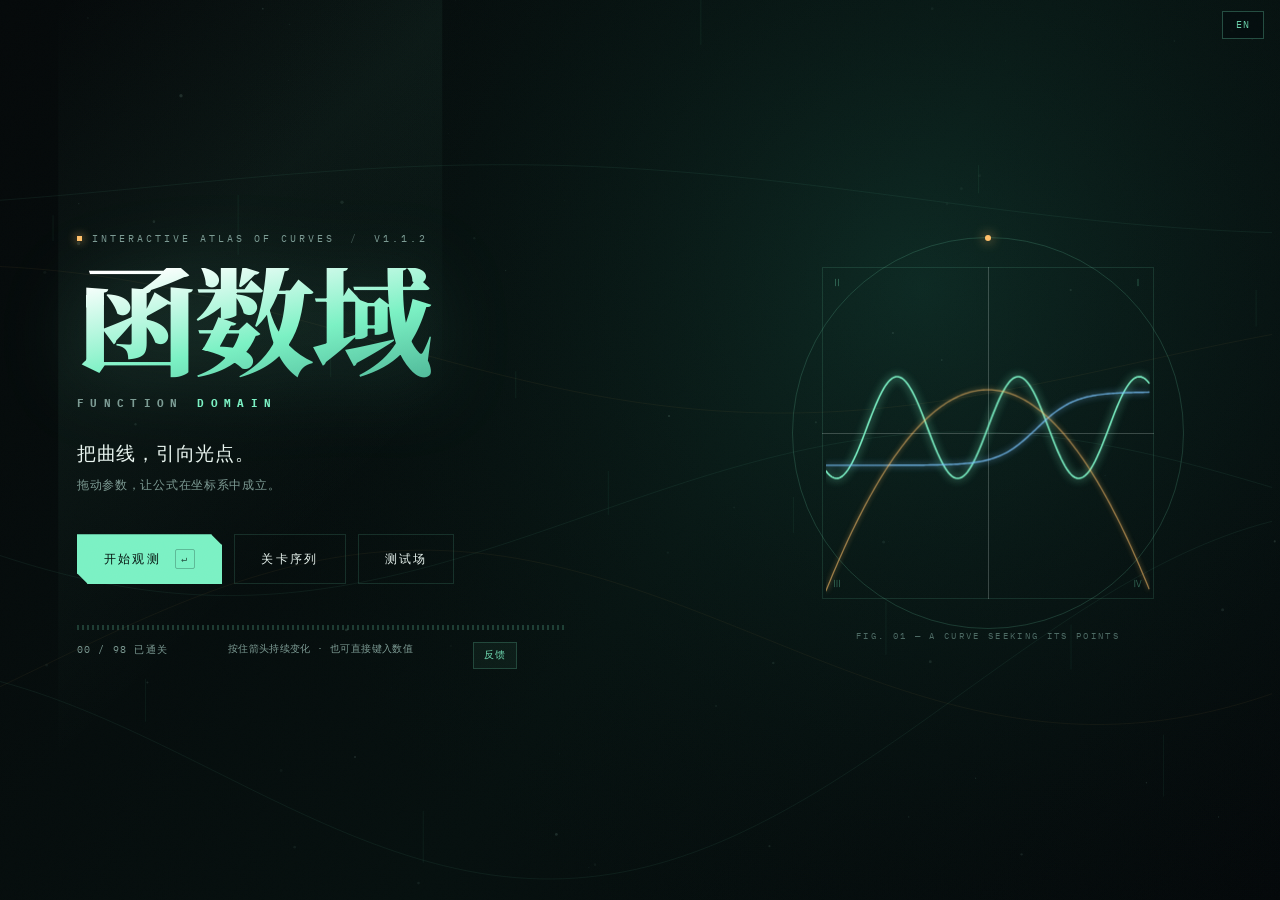
==== commit 0342011b: "release: v1.1.2" ====
--- a/index.html
+++ b/index.html
@@ -20,7 +20,7 @@
 <section class="screen screen-start is-active" id="screen-start">
   <div class="start-wrap">
     <div class="start-copy">
-      <p class="eyebrow"><span class="pip"></span>INTERACTIVE ATLAS OF CURVES <span class="sl">/</span> <span class="mono" data-version>V1.1.1</span></p>
+      <p class="eyebrow"><span class="pip"></span>INTERACTIVE ATLAS OF CURVES <span class="sl">/</span> <span class="mono" data-version>V1.1.2</span></p>
       <h1 class="brand">
         <span class="brand-cn">函数域</span>
         <span class="brand-en">FUNCTION <em>DOMAIN</em></span>
@@ -186,7 +186,7 @@
             </div>
             <div class="gh-row">
               <span class="gh-label" data-i18n="gh.version">版本</span>
-              <span class="gh-value mono" data-version>V1.1.1</span>
+              <span class="gh-value mono" data-version>V1.1.2</span>
             </div>
             <p class="gh-hint" data-i18n="gh.hint">在 GitHub 搜索 turefour/function-domain 即可找到源码与单文件版本。</p>
             <div class="gh-actions">
--- a/style.css
+++ b/style.css
@@ -2298,6 +2298,62 @@
   .win-stats { gap: 16px; }
 }
 
+/* ============================================================
+   自定义滚动条：替换浏览器默认样式
+   —— 方角细条 + 薄荷渐变滑块，与深色终端面板同一套语言
+   ============================================================ */
+
+/* Firefox 专用：Chromium 一旦读到标准属性就会忽略下面的 WebKit 伪元素，
+   所以这里用 @supports 隔离，保证两套浏览器各走各的 */
+@supports not selector(::-webkit-scrollbar) {
+  * {
+    scrollbar-width: thin;
+    scrollbar-color: rgba(123, 241, 196, .32) rgba(123, 241, 196, .04);
+  }
+}
+
+/* WebKit / Blink */
+::-webkit-scrollbar {
+  width: 8px;
+  height: 8px;
+}
+
+::-webkit-scrollbar-track {
+  background: rgba(123, 241, 196, .035);
+  box-shadow: inset 1px 0 0 rgba(123, 241, 196, .1);
+}
+
+::-webkit-scrollbar-thumb {
+  background: linear-gradient(180deg, rgba(123, 241, 196, .42), rgba(123, 241, 196, .14));
+  border: 1px solid rgba(123, 241, 196, .2);
+  border-radius: 1px;
+  min-height: 32px;
+}
+
+::-webkit-scrollbar-thumb:hover {
+  background: linear-gradient(180deg, rgba(123, 241, 196, .7), rgba(123, 241, 196, .3));
+  border-color: rgba(123, 241, 196, .48);
+  box-shadow: 0 0 9px rgba(123, 241, 196, .34);
+}
+
+::-webkit-scrollbar-thumb:active {
+  background: var(--mint);
+  border-color: var(--mint);
+}
+
+::-webkit-scrollbar-corner {
+  background: transparent;
+}
+
+/* 弹窗内的滚动条再收窄一点 */
+.lesson::-webkit-scrollbar,
+.err-card::-webkit-scrollbar,
+.err-stack::-webkit-scrollbar,
+.fb-text::-webkit-scrollbar {
+  width: 7px;
+  height: 7px;
+}
+
 @media (prefers-reduced-motion: reduce) {
   *, *::before, *::after {
     animation-duration: .001ms !important;
